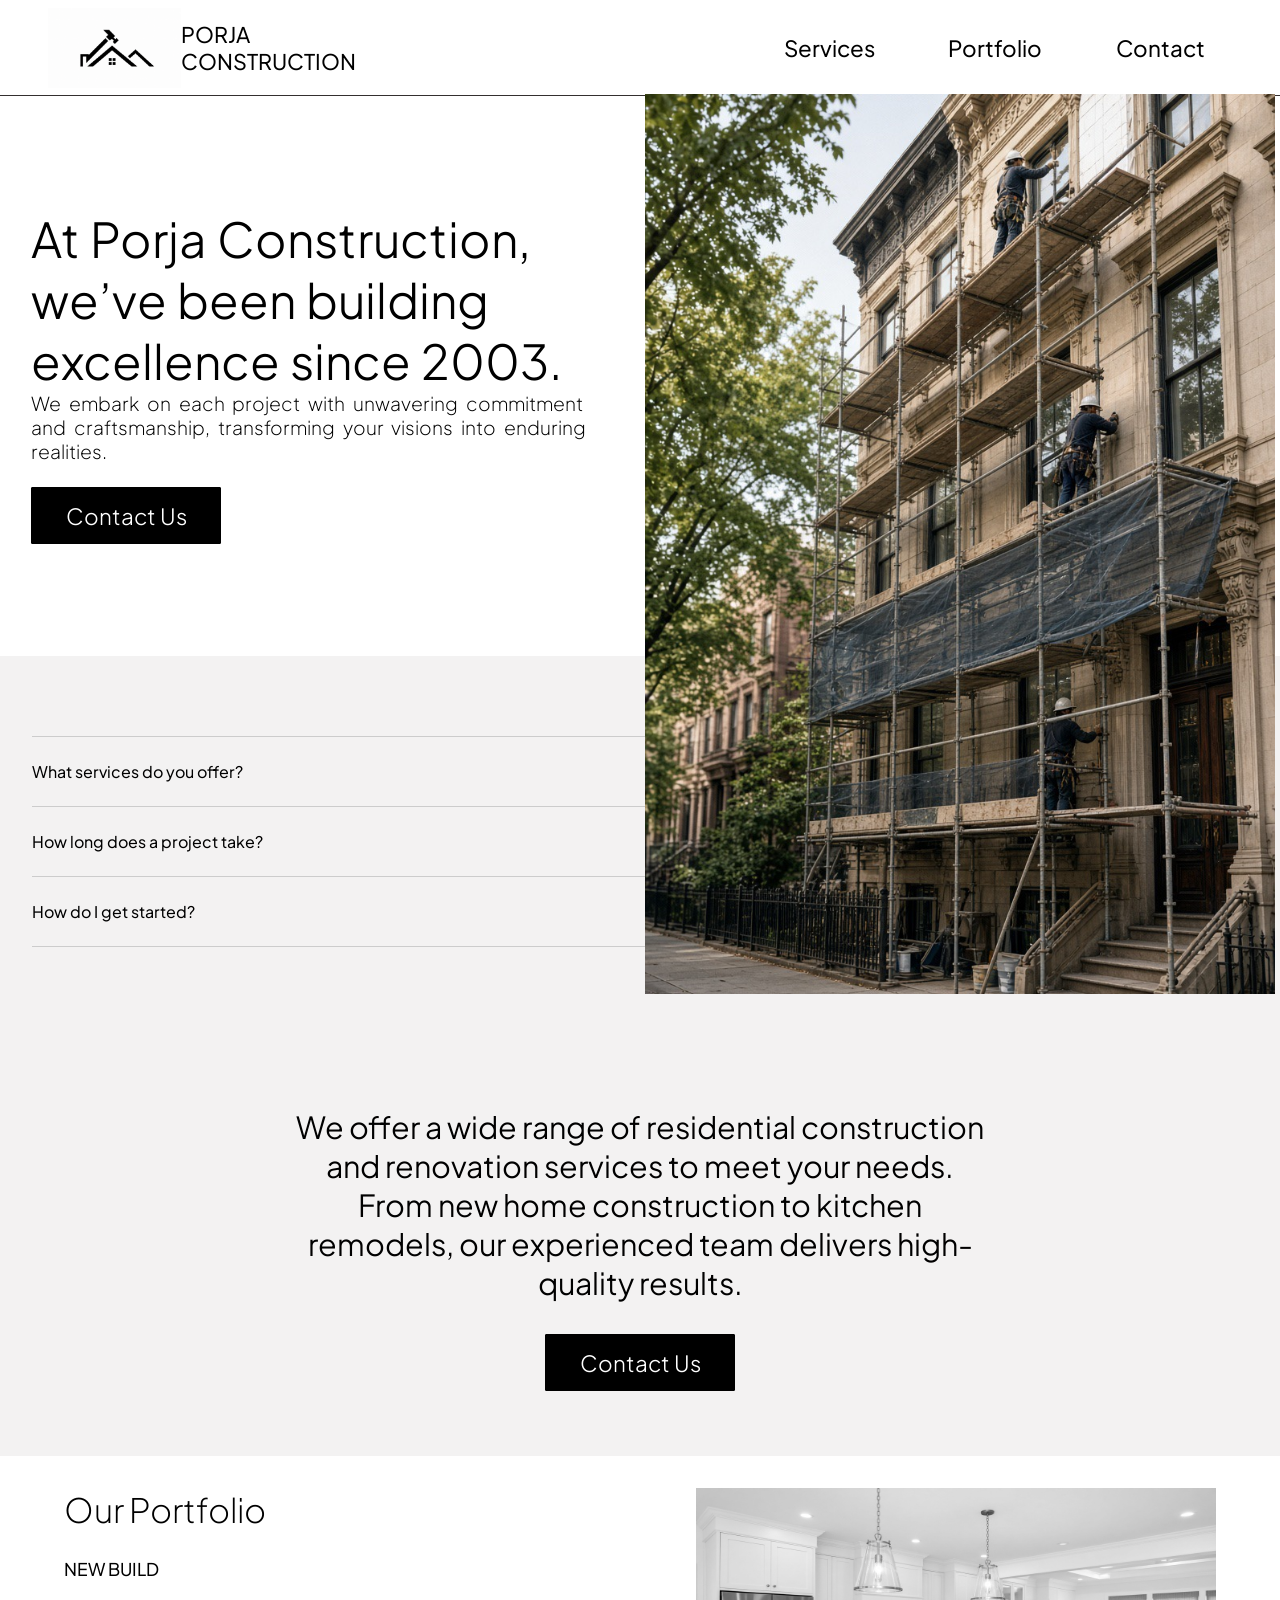
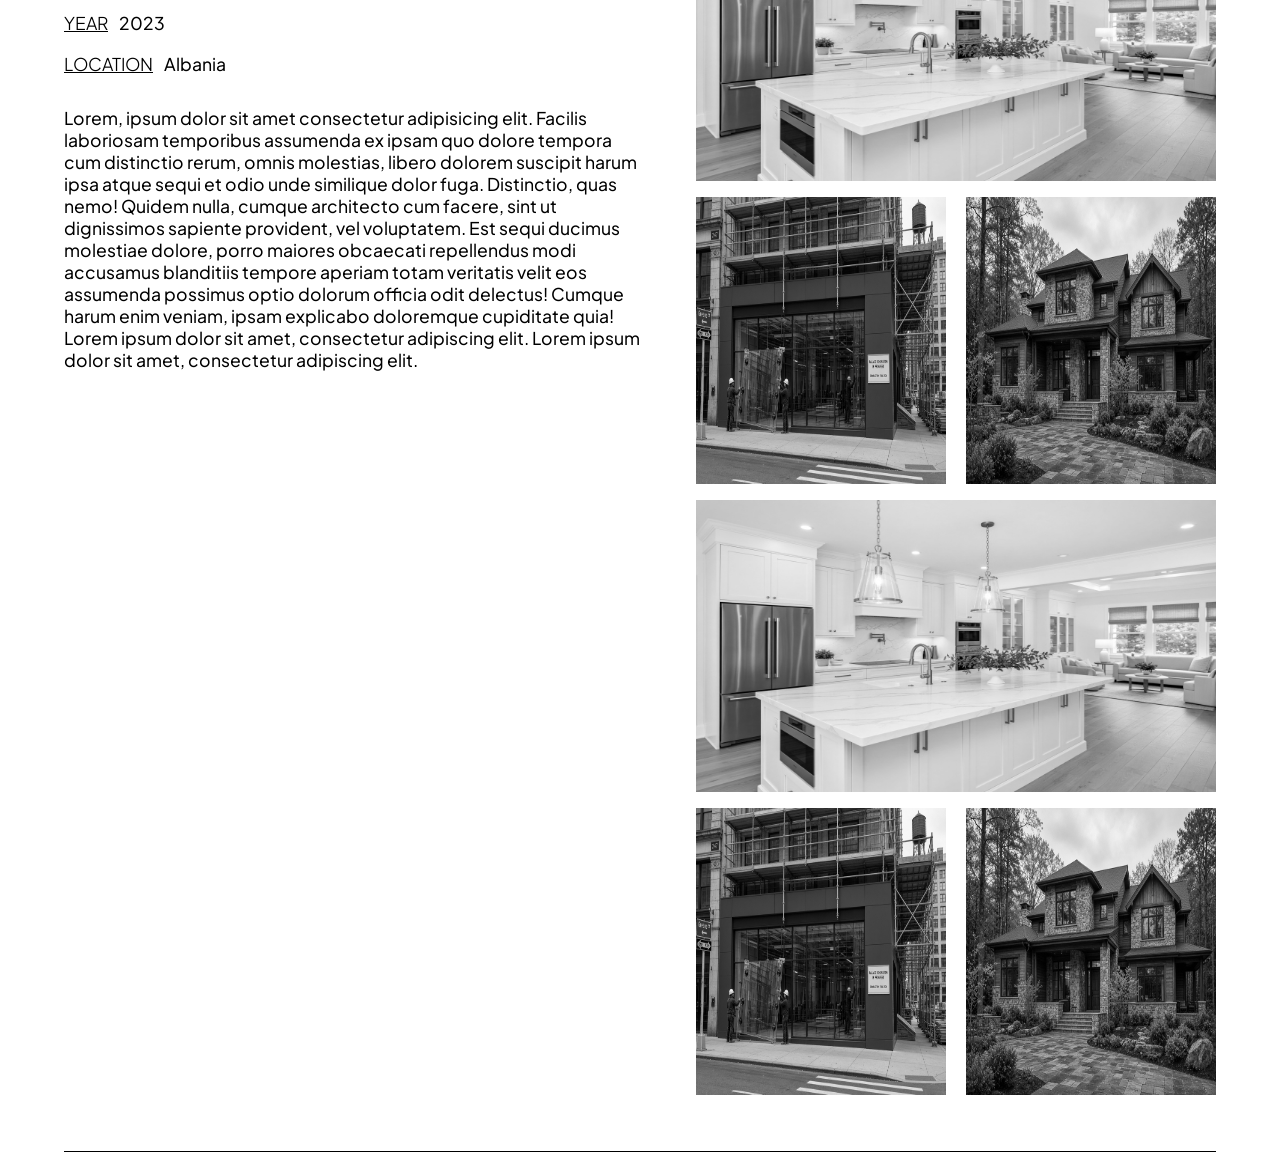
==== index.html @ a46cecfd "Portfolio section 1 complete" ====
<!DOCTYPE html>
<html lang="en">
<head>
    <meta charset="UTF-8">
    <meta name="viewport" content="width=device-width, initial-scale=1.0">
    <title>Document</title>
    <link rel="stylesheet" href="styles.css">
    <script src="script.js" defer></script>
</head>
<body>
    <section class="navigation">
        <nav>
            <div class="porja-logo"> 
            <img class="logo-icon" src="./assets-construction/porja-logo.png" alt="Menu Icon">
            <div class="logo">
                <p>PORJA</p><p>CONSTRUCTION</p></div>
                </div>
            <div class="menu">
                <a href="#services" class="menu-button">Services</a>
                <a href="#portfolio" class="menu-button">Portfolio</a>
                <a href="#contact" class="menu-button">Contact</a>
            </div>

         <!-- HAMBURGER ICON -->
  <input type="checkbox" id="menu-toggle">
<label for="menu-toggle" class="hamburger">
  <span></span>
  <span></span>
  <span></span>
</label>

<div class="mobile-menu">
  <a href="#services">Services</a>
  <a href="#portfolio">Portfolio</a>
  <a href="#contact">Contact</a>
</div>
 <!-- ^HAMBURGER ICON^ -->


</div>

        </nav>
    </section>
    <section class="intro">
        <div class="intro-text">
            <h2>At Porja Construction, we’ve been building excellence since 2003.</h2>
            <p>We embark on each project with unwavering commitment and craftsmanship, transforming your visions into enduring realities.</p>
            <a href="#contact" class="intro-button">Contact Us</a>
        </div>
        <div class="intro-image">
            <img src="./assets-construction/IMG3.JPG" alt="Construction Image">
        </div>
    </section>


    <section class="skills">
        <div class="accordion">

  <details>
    <summary class="accordion-title">What services do you offer?</summary>
    <div class="accordion-content">
      <div>
        <p>We offer residential construction, renovations, additions, and custom building services.</p>
      </div>
    </div>
  </details>

  <details>
    <summary>How long does a project take?</summary>
    <div class="accordion-content">
      <div>
        <p>Project timelines depend on the size and complexity of the project.</p>
      </div>
    </div>
  </details>

  <details>
    <summary>How do I get started?</summary>
    <div class="accordion-content">
      <div>
        <p>Contact us to schedule a consultation and discuss your project.</p>
      </div>
    </div>
  </details>

</div>
        <div class="skills-ending"><p>We offer a wide range of residential construction and renovation services to meet your needs. From new home construction to kitchen remodels, our experienced team delivers high-quality results.</p>
        <a href="#contact" class="skills-button">Contact Us</a></div>
    </section>
    <section class="portfolio">

    </section>
    <section class="portfolio-container">
      <section class="portfolio-section-1">
        <div class="ps1-text">
        <h2>Our Portfolio</h2>
        <p class="new-build"> NEW BUILD</p>
        <p><span class="bold">YEAR</span> 2023</p>
        <p><span class="bold">LOCATION</span> Albania</p>
        <p class="desc"> Lorem, ipsum dolor sit amet consectetur adipisicing elit. Facilis laboriosam temporibus assumenda ex ipsam quo dolore tempora cum distinctio rerum, omnis molestias, libero dolorem suscipit harum ipsa atque sequi et odio unde similique dolor fuga. Distinctio, quas nemo! Quidem nulla, cumque architecto cum facere, sint ut dignissimos sapiente provident, vel voluptatem. Est sequi ducimus molestiae dolore, porro maiores obcaecati repellendus modi accusamus blanditiis tempore aperiam totam veritatis velit eos assumenda possimus optio dolorum officia odit delectus! Cumque harum enim veniam, ipsam explicabo doloremque cupiditate quia! Lorem ipsum dolor sit amet, consectetur adipiscing elit. Lorem ipsum dolor sit amet, consectetur adipiscing elit.</p>

        </div>
      <div class="ps1-showcase">
        <div class="showcase-1"><img src="./assets-construction/IMG4.JPG" alt=""></div>
        <div class="showcase-2"> <img src="./assets-construction/IMG5.JPG"> <img src="./assets-construction/IMG6.JPG"> </div>
        <div class="showcase-1"><img src="./assets-construction/IMG4.JPG" alt=""></div>
        <div class="showcase-2"> <img src="./assets-construction/IMG5.JPG"> <img src="./assets-construction/IMG6.JPG"> </div>
      </div>        
      </section>
    </section>
</body>
</html>
---- styles.css ----
@import url('https://fonts.googleapis.com/css2?family=Outfit:wght@100..900&display=swap');
@import url('https://fonts.googleapis.com/css2?family=Red+Hat+Display:ital,wght@0,300..900;1,300..900&display=swap');
@import url('https://fonts.googleapis.com/css2?family=Manrope:wght@200..800&display=swap');
@import url('https://fonts.googleapis.com/css2?family=Plus+Jakarta+Sans:ital,wght@0,200..800;1,200..800&display=swap');
* {
  box-sizing: border-box;
  margin: 0;
  padding: 0;
  font-family: 'Plus Jakarta Sans', sans-serif;
  font-weight: 450; 
}

.logo {
    display:flex;
    flex-direction: column;
    font-size: 1.35rem;
    font-weight: 475;
}
.logo-icon {
    height: 5rem;
}
.porja-logo {
display: flex;
align-items: center;
}

.navigation {
    height: 6rem;
    width: 100%;
    border-bottom: 0.95px solid #342f2f;
}

.navigation nav {
    display: flex;
    justify-content: space-between;
    align-items: center;
    height: 100%;
    padding: 0 3rem;
}



.menu-button {
    padding: 0.85rem 1.7rem;
    font-size: 1.4rem;
    border-radius: 1px;
    background-color: transparent;
    text-decoration: none;
    color: black;
    margin-left: 1rem;
}

.menu-button:hover {
    background-color: rgb(227, 227, 227);
    color: black;
    transition: 0.3s ease-in;

}

.intro {
    width: 100%;
    display: flex;
    justify-content: space-between;
    height: 35rem;
    overflow: visible;
    position: relative;
}

.intro-text {
    width: 50%;
    display: flex;
    flex-direction: column;
    justify-content: center;
    padding: 1rem;
    z-index: 999;
}

.intro-text h2 {
    font-size: 3rem;
    margin-bottom: 1rem;
    font-weight: 350;
    width: 95%;
    margin: 0 auto;
    word-spacing: 0.11rem;
}

.intro-text p {
    font-size: 1.2rem;
    font-weight: 250;
    margin-bottom: 2rem;
    width: 95%;
    margin: 0 auto;
    word-spacing: 0.3rem;
}

.intro-button {
    padding: 0.85rem 2.1rem;
    font-size: 1.4rem;
    border-radius: 1px;
    background-color: black;
    text-decoration: none;
    color: white;
    width: fit-content;
    margin-left: 2.5%;
    margin-top: 1.5rem;
    border: 1px solid black;
    font-weight: 333;
}

.intro-button:hover {
    background-color: transparent;
    color: black;
    transition: 0.3s ease-in;
}

.intro-image {
    width: 50%;
    display: flex;
    justify-content: center;
    align-items: center;
}

.intro-image img {
    width: 70vh;
    height: 100vh;
    margin-top: 21rem;
    object-fit: cover;
}

.skills {
    height: 50rem;
    background-color: #f3f2f2;
    padding-top: 3rem;
}



.accordion {
    width: 50%;
    margin-left: 2.5%;
    margin-top: 2rem;
}
.accordion details {
  border-bottom: 1px solid #ccc;

}

.accordion-title {
      border-top: 1px solid #ccc;

}

/* Question */
.accordion summary {
  display: flex;
  justify-content: space-between;
  align-items: center;
  cursor: pointer;
  padding: 24px 0;
  list-style: none;
}

/* Remove default arrow */
.accordion summary::-webkit-details-marker {
  display: none;
}



.accordion-content {
  display: grid;
  grid-template-rows: 0fr;
  transition: grid-template-rows 0.5s ease;
}

.accordion-content > div {
  overflow: hidden;
  opacity: 0;
  transform: translateY(-8px);
  transition:
    opacity 0.35s ease,
    transform 0.4s ease;
}

.accordion details[open] .accordion-content {
  grid-template-rows: 1fr;
}

.accordion details[open] .accordion-content > div {
  opacity: 1;
  transform: translateY(0);
}

.accordion-content p {
  margin: 0;
  padding: 0 0 24px;
}

.skills-ending {
    padding-top: 10rem;
    width: 55%;
    text-align: center;
display: flex;
margin: 0 auto;
font-size: 1.9rem;
flex-direction: column;
}
.skills-ending a {
    margin: 0 auto;
}

.skills-ending p {
    padding-bottom: 2rem;
    font-weight: 380;
}

.skills-button {
    padding: 0.85rem 2.1rem;
    font-size: 1.4rem;
    border-radius: 1px;
    background-color: black;
    text-decoration: none;
    color: white;
    width: fit-content;
    font-weight: 333;
    border: 1px solid black;
}

.skills-button:hover {
    background-color: transparent;
    color: black;
    transition: 0.3s ease-in;
}

.portfolio-container {
    width: 100%;
}

.portfolio-section-1{
    width: 90%;
    height: 50rem;
    display: flex;
    justify-content: space-between;
    height: fit-content;
    margin: 0 auto;
    padding-top: 2rem;
    border-bottom: black 1px solid;
}
.ps1-text {
    width: 50%;
    position: sticky;
    height: 50rem;
    top: -4rem;
}

.ps1-text h2 {
    font-size: 2.1rem;
    margin-bottom: 1.75rem;
    font-weight: 250;

}

.ps1-text p {
    margin-bottom: 1.2rem;
    font-size: 1.1rem;
}

.ps1-text .new-build {
    margin-bottom: 2rem;
}

.desc {
    margin-top: 2rem;
}

.bold {
text-decoration: underline;
font-weight: 340;
margin-right: 0.5rem;
}
.ps1-showcase {
    width: 50%;
    display: flex;
    flex-direction: column;
    gap: 1rem;
padding: 0 0 3.5rem 3.5rem;

}

.ps1-showcase img {
    filter: grayscale(150%);
    transition: filter 0.1s ease;
}


.ps1-showcase img:hover {
        filter: grayscale(0%);
}

.showcase-1 img{
    aspect-ratio: 16 / 9;
    display: block;
    width: 100%;
}

.showcase-2 img {
    aspect-ratio: 1 / 1.15;
    display: block; 
    width: 48%;
}

.showcase-2 {
    display: flex;
    flex-direction: row;
    justify-content: space-between;
}
---------------------------------------------------

/* NAV MENU */
.menu-toggle {
  display: none;
  width: 32px;
  height: 24px;
  padding: 0;
  border: none;
  background: transparent;
  cursor: pointer;
}

.menu-toggle span {
  display: block;
  width: 100%;
  height: 2px;
  margin-bottom: 6px;
  background: #000;
}

.mobile-menu {
  display: none;
}

#menu-toggle {
  display: none;
}

input[type="checkbox"] {
  display: none;
}


/* Hamburger */
.hamburger {
  display: none;
  position: relative;
  top: 0;
  right: -0.75rem;
  width: 30px;
  cursor: pointer;
  z-index: 1001;
}
.hamburger span {
  display: block;
  height: 2px;
  background: black;
  margin: 6px 0;
}
/* Full-screen menu */
.mobile-menu {
  position: fixed;
  inset: 0;
  z-index: 1000;

  background: white;

  display: flex;
  flex-direction: column;
  justify-content: center;
  align-items: center;
  gap: 2rem;

  opacity: 0;
  visibility: hidden;
  transition: opacity 0.3s ease, visibility 0.3s ease;
}
/* Open */
#menu-toggle:checked ~ .mobile-menu {
  opacity: 1;
  visibility: visible;
}
/* Links */
.mobile-menu a {
  color: black;
  text-decoration: none;
  font-size: 1.5rem;
}

.hamburger {
  display: none;
  position: relative;
  width: 30px;
  height: 30px;
  cursor: pointer;
  z-index: 1001;
}

.hamburger span {
  position: absolute;
  left: 0;
  top: 14px;
  display: block;
  width: 30px;
  height: 2px;
  background: black;
  transform-origin: center;
  transition: transform 0.3s ease, opacity 0.2s ease;
}

/* Hamburger bars */
.hamburger span:nth-child(1) {
  transform: translateY(-7px);
}

.hamburger span:nth-child(2) {
  transform: translateY(0);
}

.hamburger span:nth-child(3) {
  transform: translateY(7px);
}

/* Perfect X */
#menu-toggle:checked + .hamburger span:nth-child(1) {
  transform: rotate(45deg);
}

#menu-toggle:checked + .hamburger span:nth-child(2) {
  opacity: 0;
}

#menu-toggle:checked + .hamburger span:nth-child(3) {
  transform: rotate(-45deg);
}


/* Mobile only */
@media (max-width: 768px) {
  .hamburger {
    display: block;
  }
}






/* **RESPONSIVENESS** */

@media (max-width: 768px) {
    .menu {
        display: none;
    }
    .navigation {
        display: block;
    }
    .intro-text {
        display: block;
        width: 100%;
    }

    
    .intro-text h2 {
        margin-top: 1.2rem;
        text-align:left;
        font-size: 2.2rem;
        margin-bottom: 1rem;
    }

    .intro-text p {
        margin-bottom: 2.75rem;
        font-size: 1.15rem;
    }

   

    .intro {
        display:flex;
        flex-direction: column;
    }
   .intro-image {
    width: 90vw;
    height: 117vw;
    max-width: 500px;
    max-height: 650px;
    margin: -7rem auto 0;
    z-index: 950;
}




    .intro-image img {
    width: 100%;
    height: 100%;
    object-fit: cover;
    display: block;
}
    .skills {
        margin-top: 30rem;
        height: fit-content;
        padding-bottom: 2rem;
        display: block;
    }

    .accordion {
        width: 90%;
        margin-left: 5%;
        margin-top: 2rem;
    }

    .porja-logo {
        margin-left: -4.3rem;
    }

    .skills-ending {
        width: 80%;
        margin-top: -5rem;
    }
    .portfolio-section-1 {
        flex-direction: column;
        display: block;
        margin-top: 5rem;
    }

    .ps1-text {
        position: relative;
        width: 100%;
    }
   
    .ps1-showcase{
        padding: 0;
        width: 100%;
        margin-top: -9rem;
    }


  
}
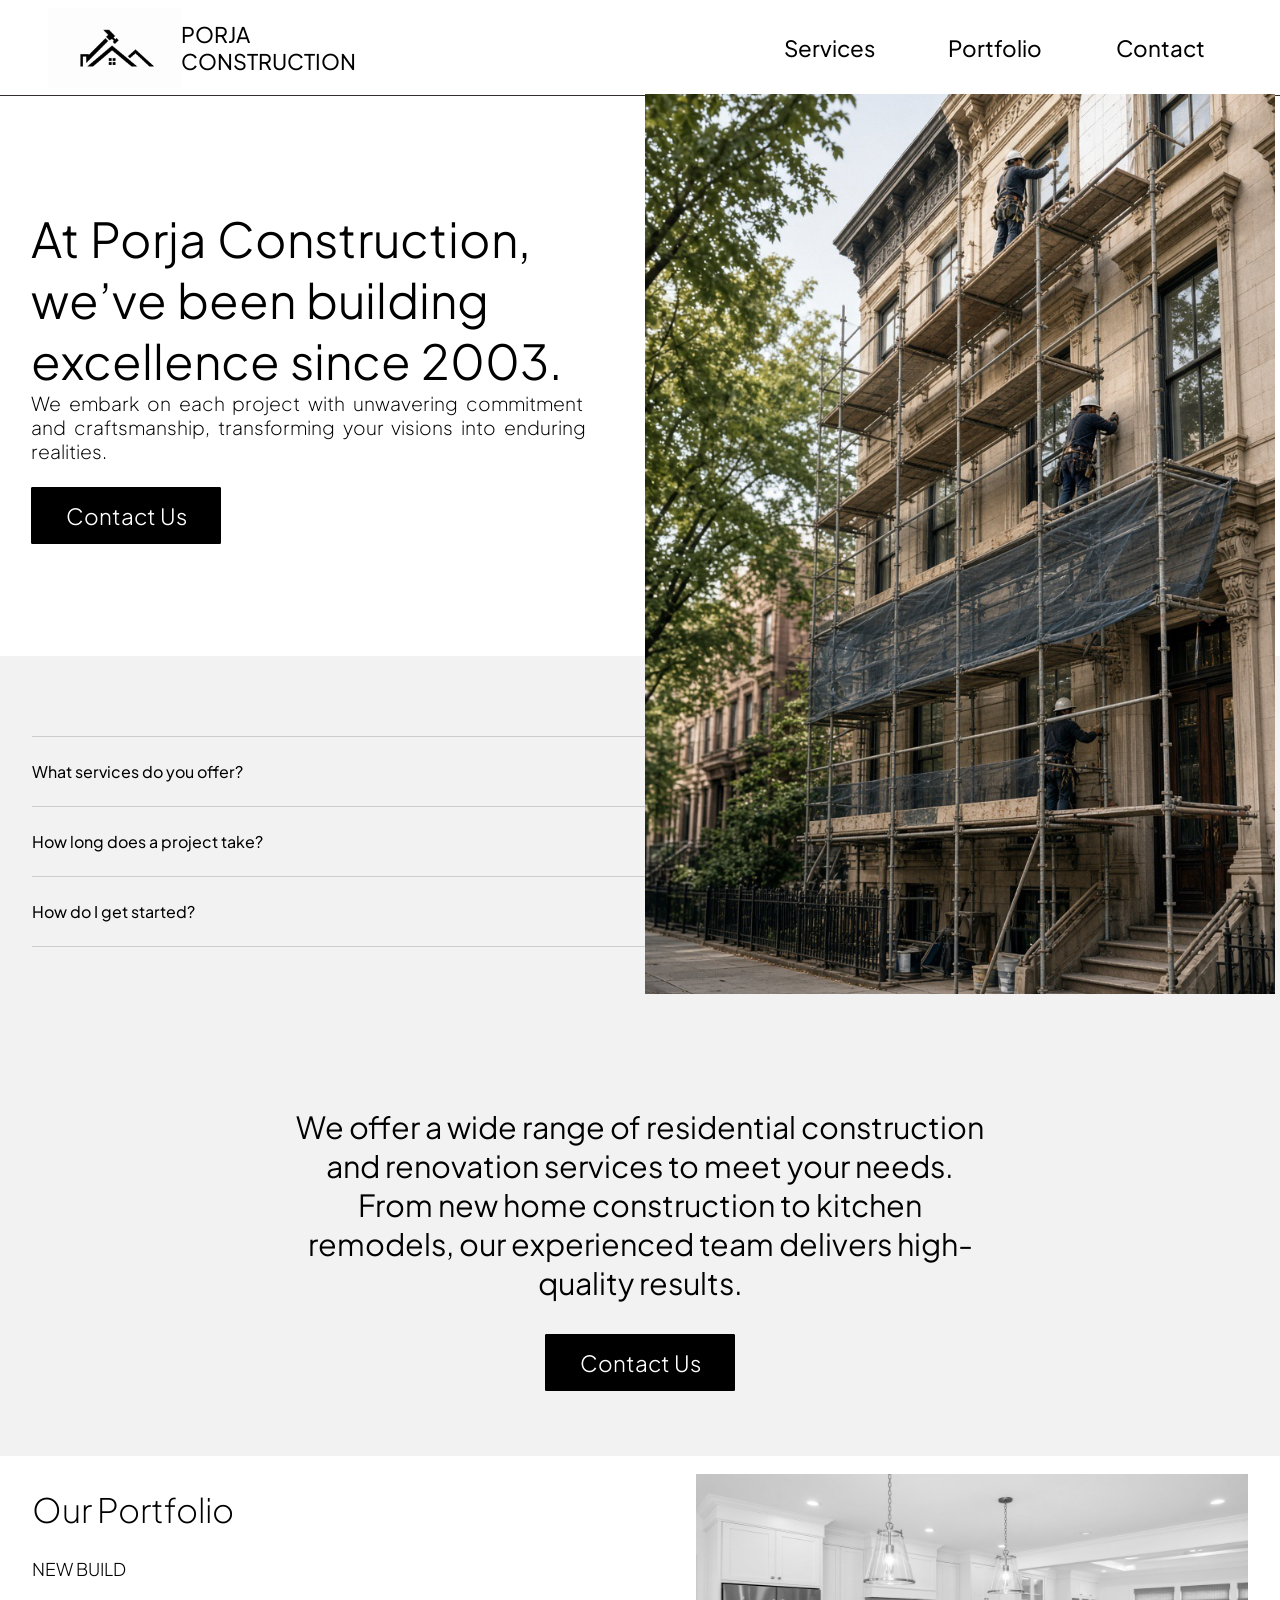
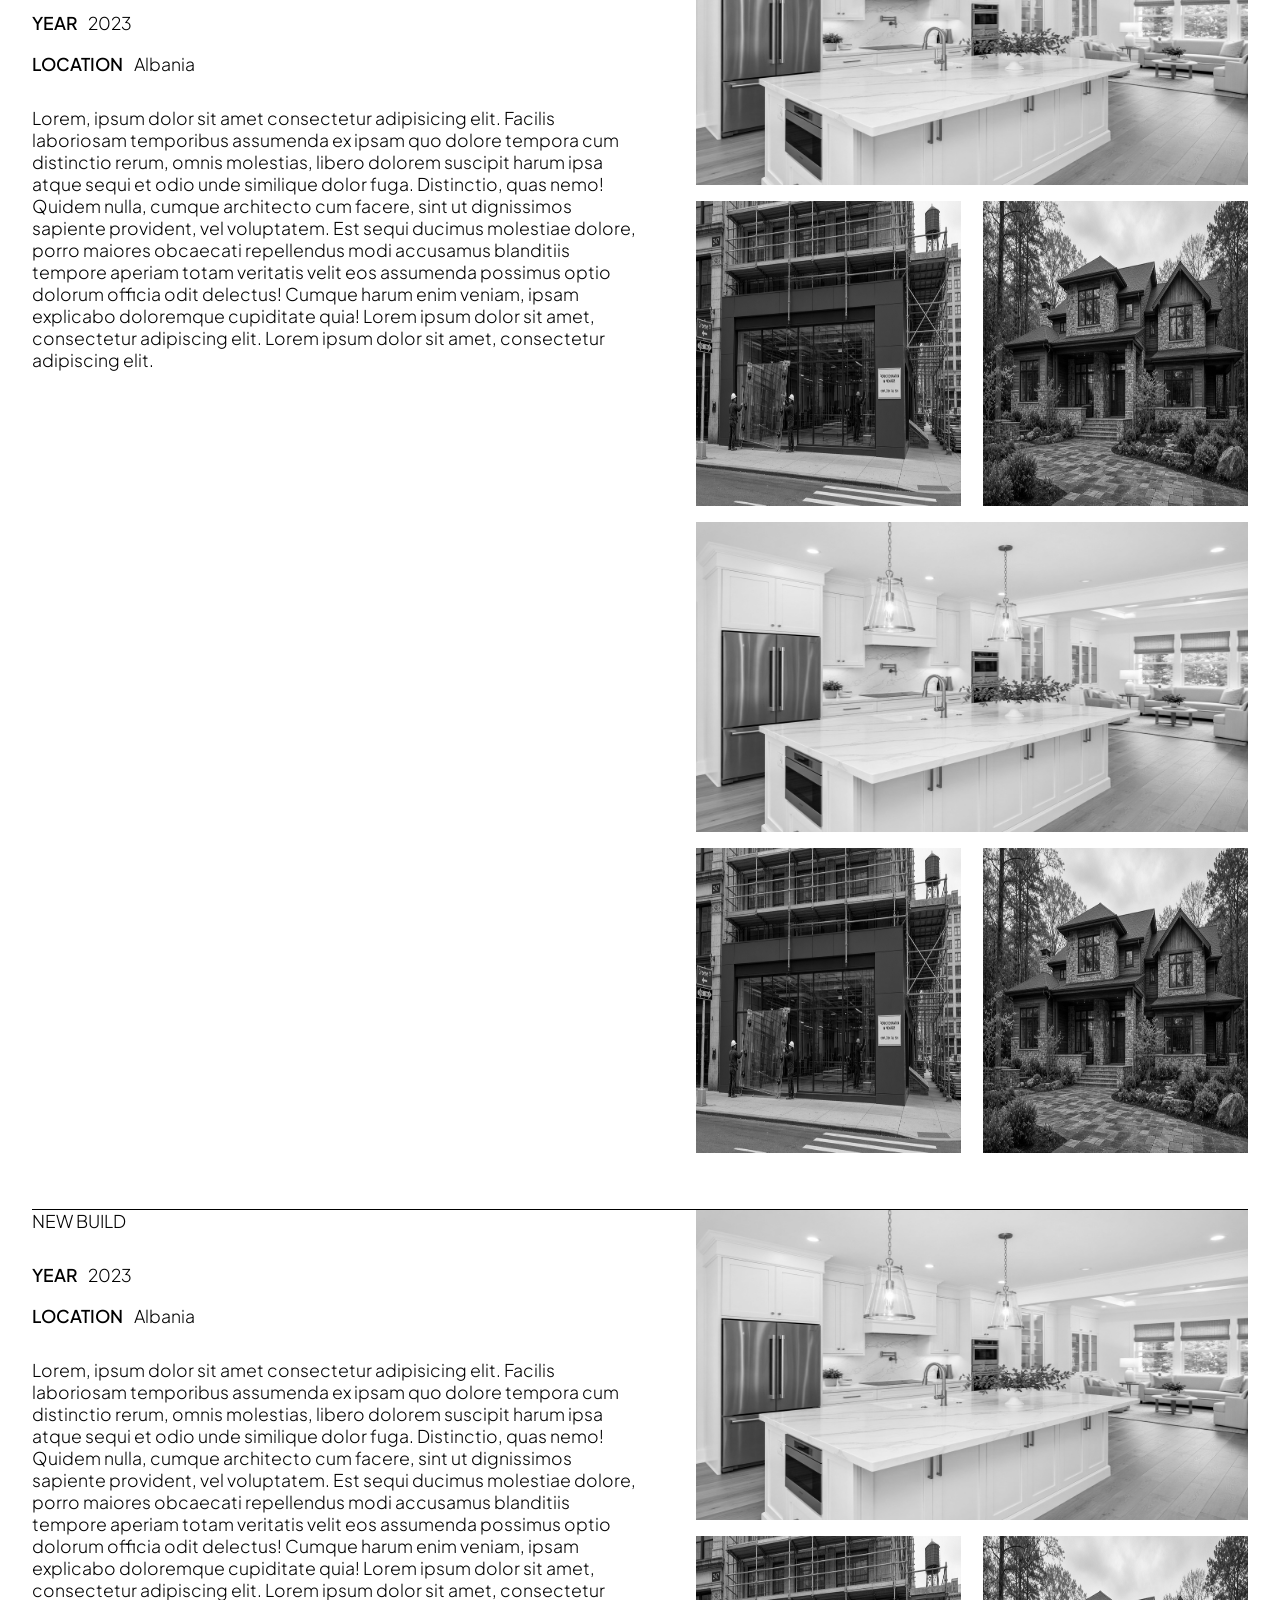
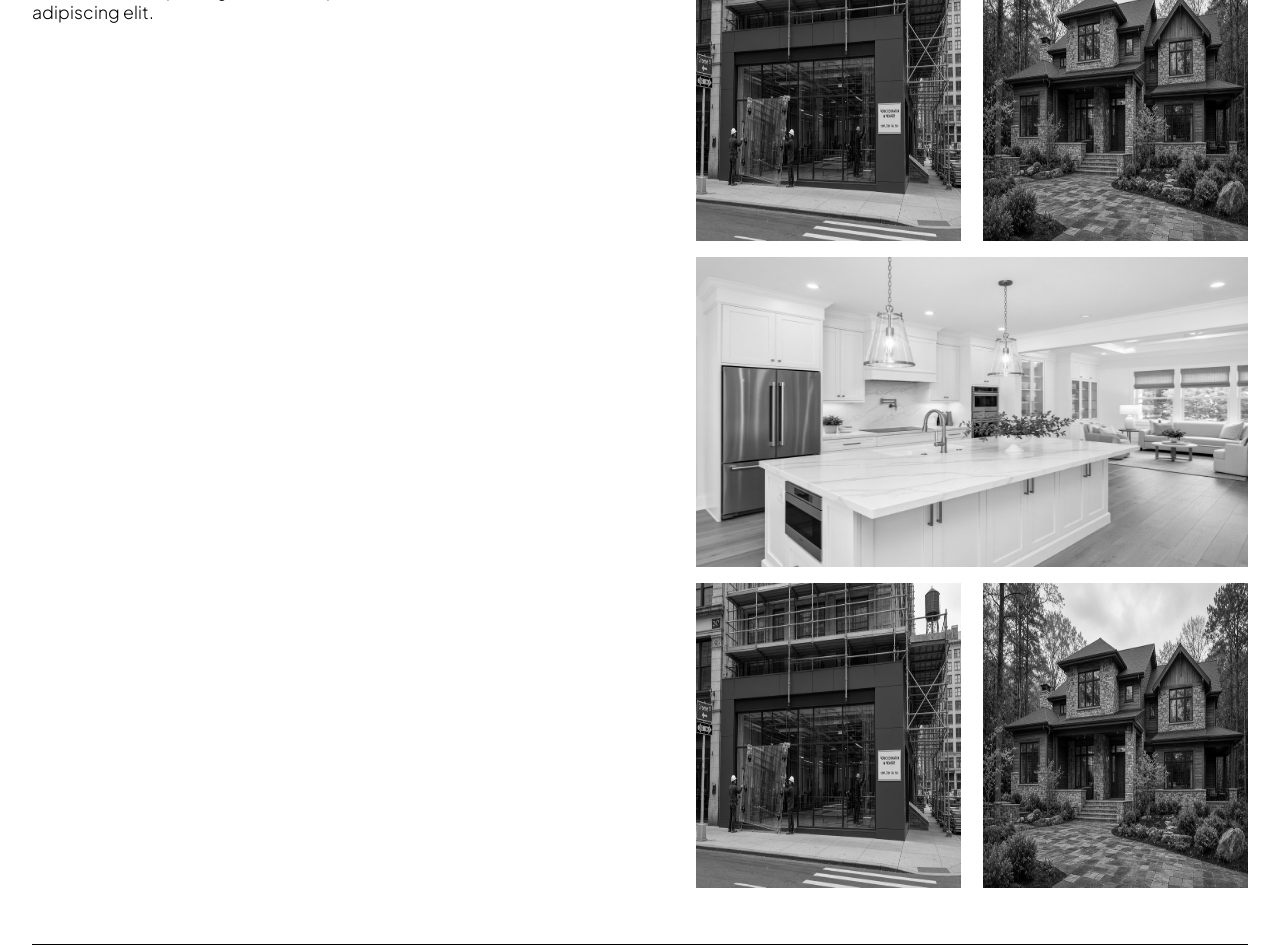
==== commit 06a2fcf0: "New Portfolio Section" ====
--- a/index.html
+++ b/index.html
@@ -107,6 +107,22 @@
         <div class="showcase-2"> <img src="./assets-construction/IMG5.JPG"> <img src="./assets-construction/IMG6.JPG"> </div>
       </div>        
       </section>
+
+      <section class="portfolio-section-2">
+        <div class="ps2-text">
+        <p class="new-build"> NEW BUILD</p>
+        <p><span class="bold">YEAR</span> 2023</p>
+        <p><span class="bold">LOCATION</span> Albania</p>
+        <p class="desc"> Lorem, ipsum dolor sit amet consectetur adipisicing elit. Facilis laboriosam temporibus assumenda ex ipsam quo dolore tempora cum distinctio rerum, omnis molestias, libero dolorem suscipit harum ipsa atque sequi et odio unde similique dolor fuga. Distinctio, quas nemo! Quidem nulla, cumque architecto cum facere, sint ut dignissimos sapiente provident, vel voluptatem. Est sequi ducimus molestiae dolore, porro maiores obcaecati repellendus modi accusamus blanditiis tempore aperiam totam veritatis velit eos assumenda possimus optio dolorum officia odit delectus! Cumque harum enim veniam, ipsam explicabo doloremque cupiditate quia! Lorem ipsum dolor sit amet, consectetur adipiscing elit. Lorem ipsum dolor sit amet, consectetur adipiscing elit.</p>
+
+        </div>
+      <div class="ps2-showcase">
+        <div class="showcase-1"><img src="./assets-construction/IMG4.JPG" alt=""></div>
+        <div class="showcase-2"> <img src="./assets-construction/IMG5.JPG"> <img src="./assets-construction/IMG6.JPG"> </div>
+        <div class="showcase-1"><img src="./assets-construction/IMG4.JPG" alt=""></div>
+        <div class="showcase-2"> <img src="./assets-construction/IMG5.JPG"> <img src="./assets-construction/IMG6.JPG"> </div>
+      </div>        
+      </section>
     </section>
 </body>
 </html>
--- a/styles.css
+++ b/styles.css
@@ -2,6 +2,7 @@
 @import url('https://fonts.googleapis.com/css2?family=Red+Hat+Display:ital,wght@0,300..900;1,300..900&display=swap');
 @import url('https://fonts.googleapis.com/css2?family=Manrope:wght@200..800&display=swap');
 @import url('https://fonts.googleapis.com/css2?family=Plus+Jakarta+Sans:ital,wght@0,200..800;1,200..800&display=swap');
+@import url('https://fonts.googleapis.com/css2?family=Montserrat:ital,wght@0,100..900;1,100..900&display=swap');
 * {
   box-sizing: border-box;
   margin: 0;
@@ -237,7 +238,7 @@
 }
 
 .portfolio-section-1{
-    width: 90%;
+    width: 95%;
     height: 50rem;
     display: flex;
     justify-content: space-between;
@@ -245,7 +246,21 @@
     margin: 0 auto;
     padding-top: 2rem;
     border-bottom: black 1px solid;
-}
+    font-family: 'Montserrat';
+}
+
+.portfolio-section-2{
+    width: 95%;
+    height: 50rem;
+    display: flex;
+    justify-content: space-between;
+    height: fit-content;
+    margin: 0 auto;
+    padding-top: 0rem;
+    border-bottom: black 1px solid;
+    font-family: 'Montserrat';
+}
+
 .ps1-text {
     width: 50%;
     position: sticky;
@@ -253,6 +268,13 @@
     top: -4rem;
 }
 
+.ps2-text {
+    width: 50%;
+    position: sticky;
+    height: 50rem;
+    top: .75rem;
+}
+
 .ps1-text h2 {
     font-size: 2.1rem;
     margin-bottom: 1.75rem;
@@ -263,6 +285,7 @@
 .ps1-text p {
     margin-bottom: 1.2rem;
     font-size: 1.1rem;
+    font-weight: 300;
 }
 
 .ps1-text .new-build {
@@ -274,18 +297,49 @@
 }
 
 .bold {
-text-decoration: underline;
-font-weight: 340;
+font-weight: 550;
 margin-right: 0.5rem;
 }
+
+.ps2-text p {
+    margin-bottom: 1.2rem;
+    font-size: 1.1rem;
+    font-weight: 300;
+}
+
+.ps2-text .new-build {
+    margin-bottom: 2rem;
+}
+
+.desc {
+    margin-top: 2rem;
+}
+
+.bold {
+font-weight: 550;
+margin-right: 0.}
+
+
 .ps1-showcase {
     width: 50%;
     display: flex;
     flex-direction: column;
     gap: 1rem;
 padding: 0 0 3.5rem 3.5rem;
-
-}
+margin-right: 0rem;
+margin-top: -0.85rem;
+}
+
+.ps2-showcase {
+    width: 50%;
+    display: flex;
+    flex-direction: column;
+    gap: 1rem;
+padding: 0 0 3.5rem 3.5rem;
+margin-right: 0rem;
+margin-top: 0rem;
+}
+
 
 .ps1-showcase img {
     filter: grayscale(150%);
@@ -294,6 +348,16 @@
 
 
 .ps1-showcase img:hover {
+        filter: grayscale(0%);
+}
+
+.ps2-showcase img {
+    filter: grayscale(150%);
+    transition: filter 0.1s ease;
+}
+
+
+.ps2-showcase img:hover {
         filter: grayscale(0%);
 }
 
@@ -314,7 +378,7 @@
     flex-direction: row;
     justify-content: space-between;
 }
----------------------------------------------------
+-------------------------------------------------------------------------------------------------------------------------------------------
 
 /* NAV MENU */
 .menu-toggle {
@@ -523,13 +587,15 @@
     }
 
     .skills-ending {
-        width: 80%;
+        width: 86%;
         margin-top: -5rem;
+        text-align: center;
     }
     .portfolio-section-1 {
         flex-direction: column;
         display: block;
         margin-top: 5rem;
+        border-bottom: 1.1px solid black;
     }
 
     .ps1-text {
@@ -543,6 +609,24 @@
         margin-top: -9rem;
     }
 
+      .portfolio-section-2 {
+        flex-direction: column;
+        display: block;
+        margin-top: 5rem;
+    }
+
+    .ps2-text {
+        position: relative;
+        width: 100%;
+    }
+   
+    .ps2-showcase{
+        padding: 0;
+        width: 100%;
+        margin-top: -9rem;
+    }
+
+
 
   
 }
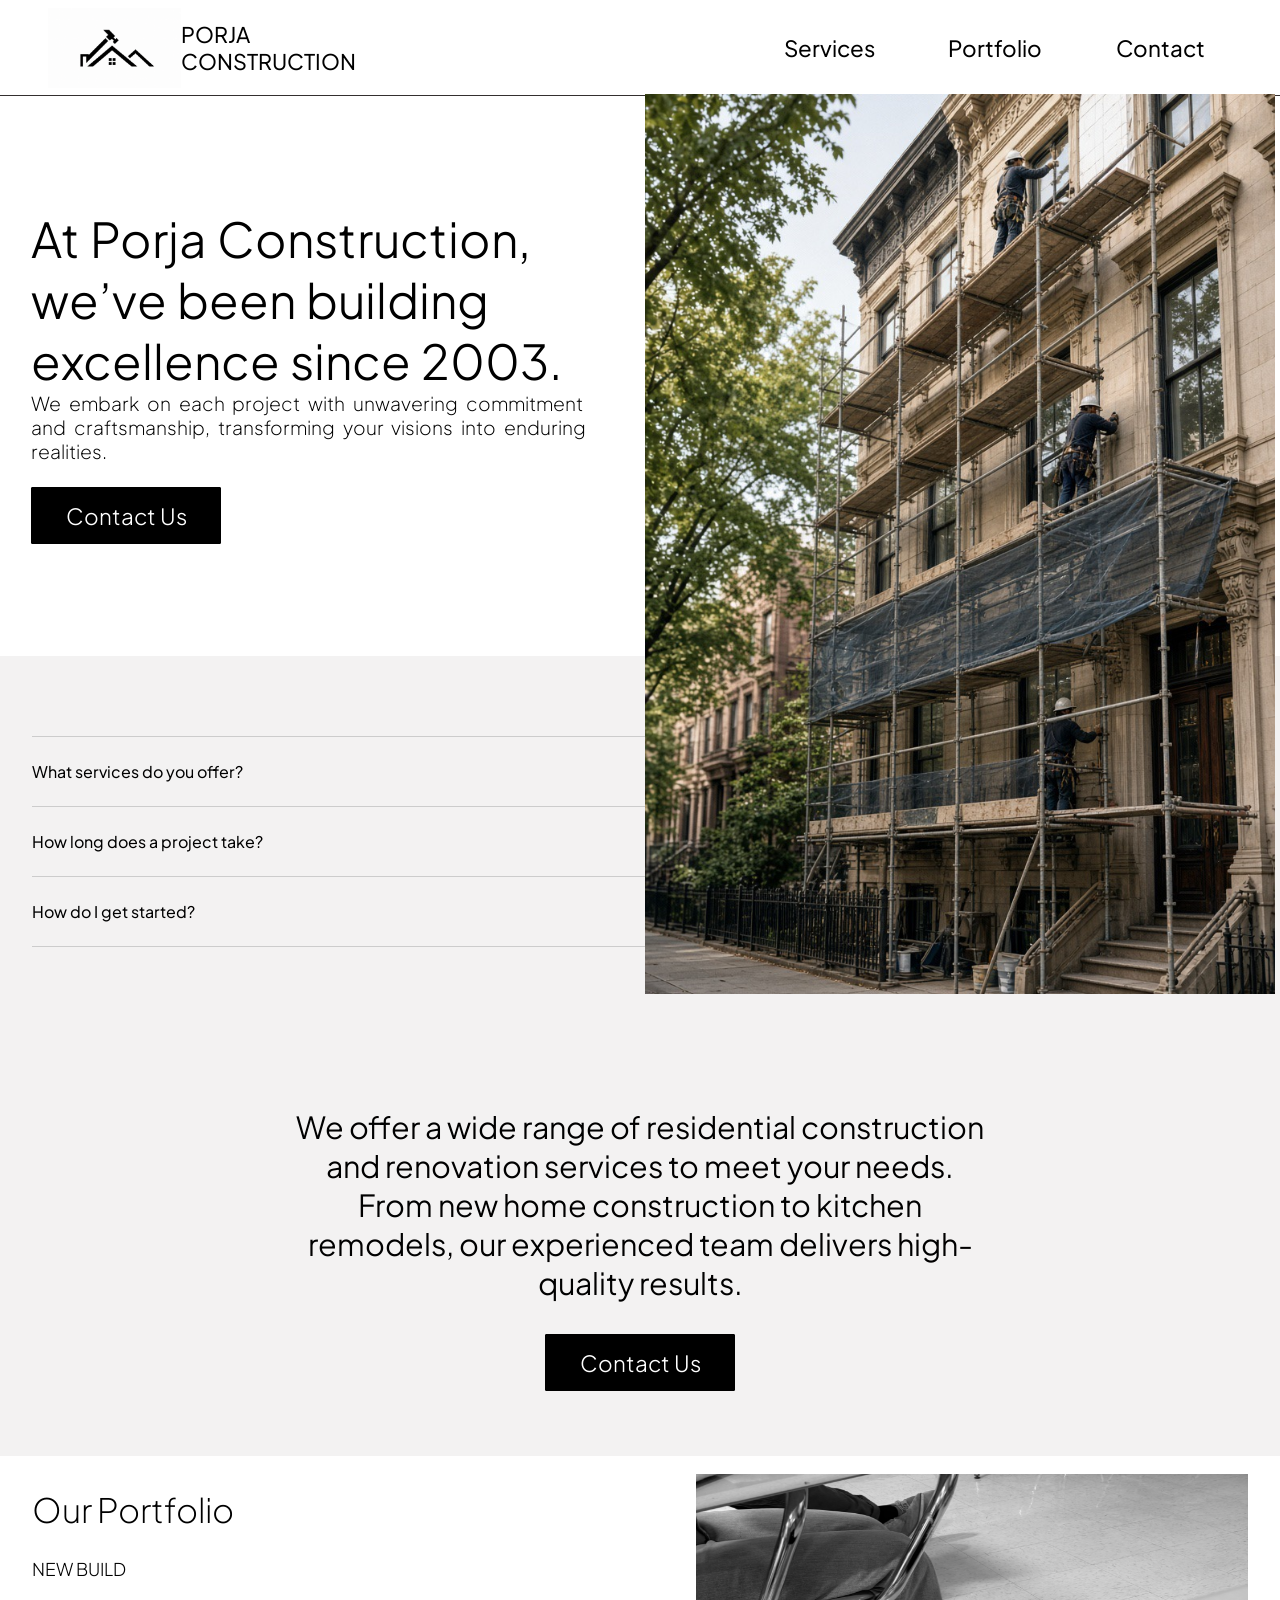
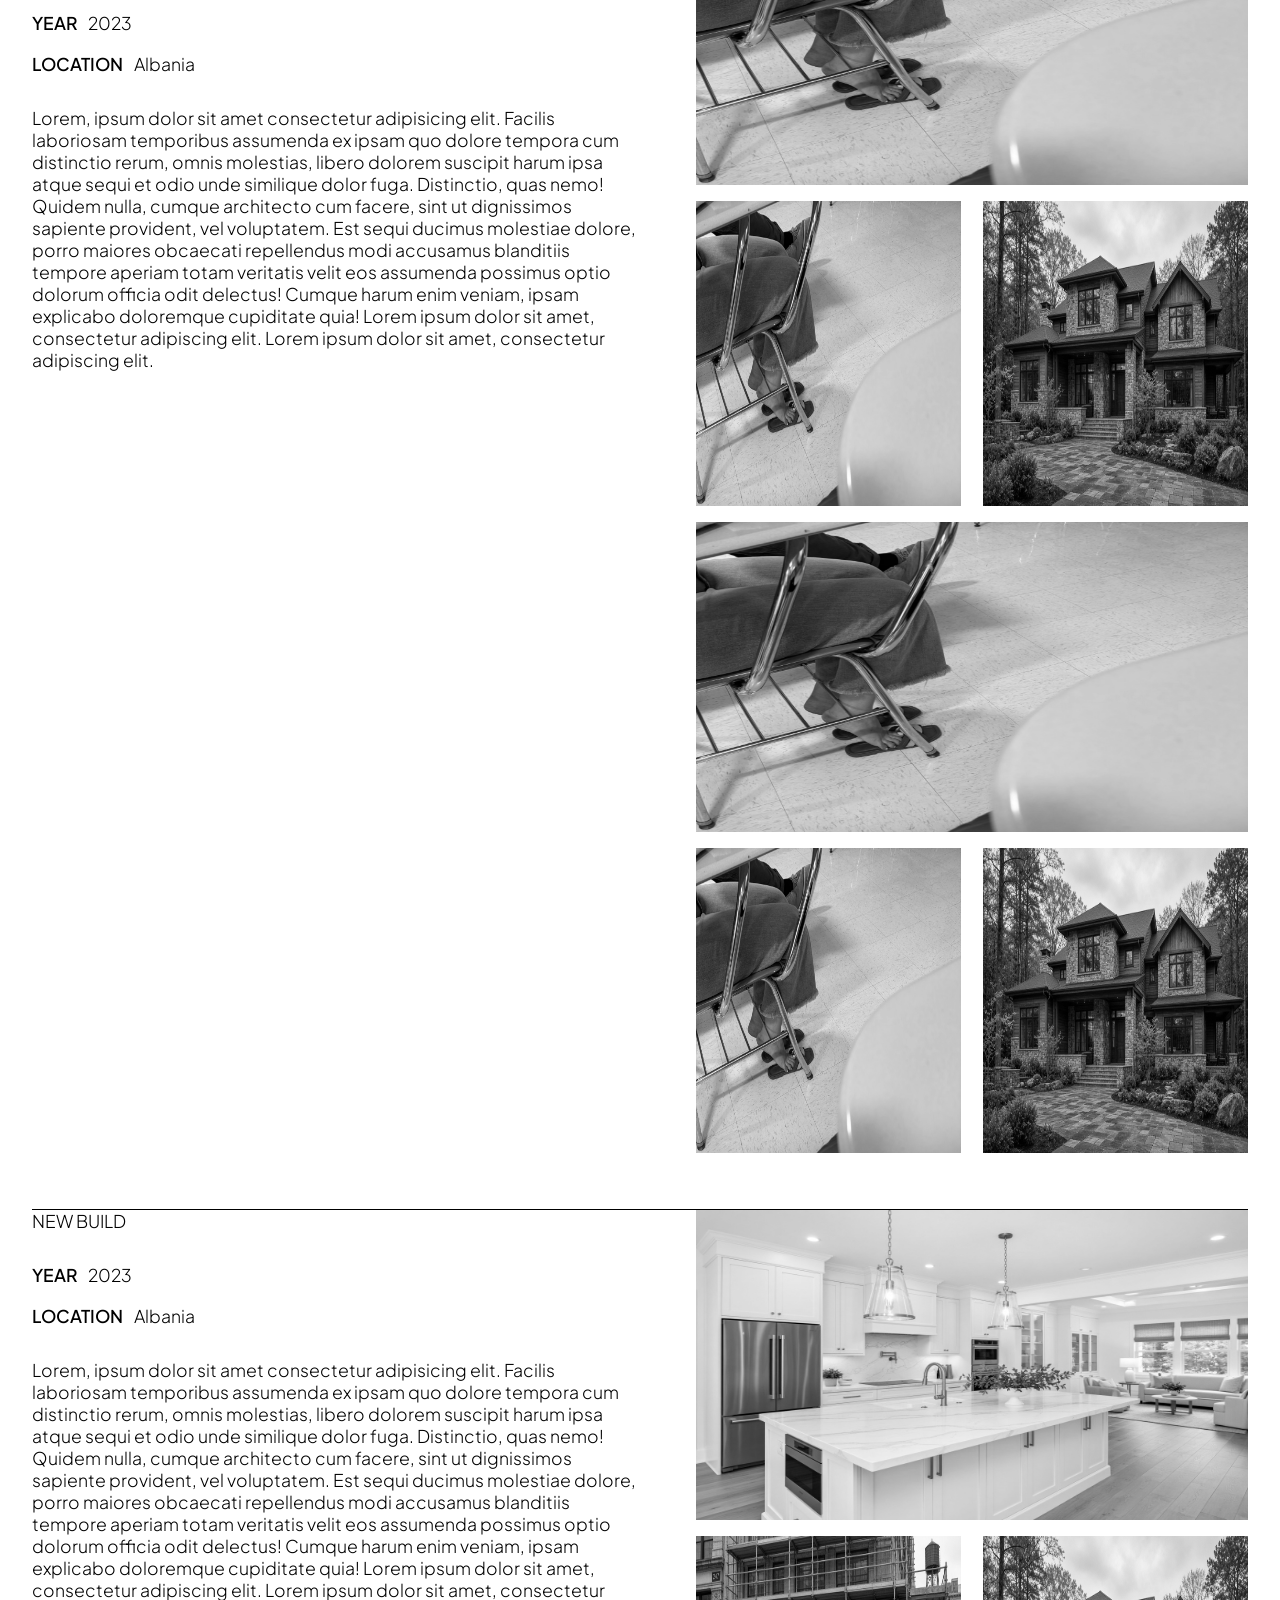
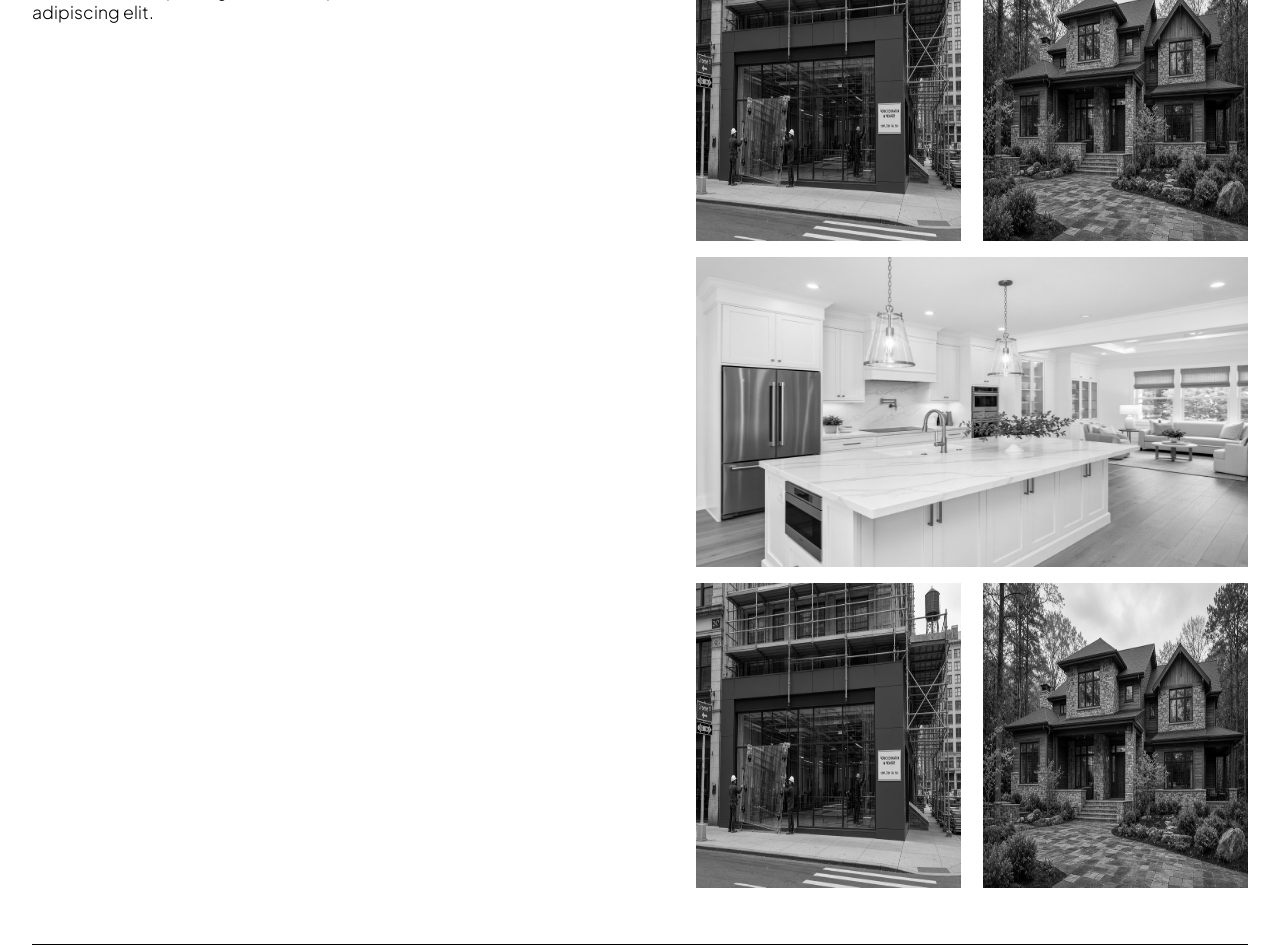
==== commit bfe7aeea: "Update" ====
--- a/index.html
+++ b/index.html
@@ -101,10 +101,10 @@
 
         </div>
       <div class="ps1-showcase">
-        <div class="showcase-1"><img src="./assets-construction/IMG4.JPG" alt=""></div>
-        <div class="showcase-2"> <img src="./assets-construction/IMG5.JPG"> <img src="./assets-construction/IMG6.JPG"> </div>
-        <div class="showcase-1"><img src="./assets-construction/IMG4.JPG" alt=""></div>
-        <div class="showcase-2"> <img src="./assets-construction/IMG5.JPG"> <img src="./assets-construction/IMG6.JPG"> </div>
+        <div class="showcase-1"><img src="./assets-construction/IMG5.PNG" alt=""></div>
+        <div class="showcase-2"> <img src="./assets-construction/IMG5.PNG"> <img src="./assets-construction/IMG6.JPG"> </div>
+        <div class="showcase-1"><img src="./assets-construction/IMG5.PNG" alt=""></div>
+        <div class="showcase-2"> <img src="./assets-construction/IMG5.PNG"> <img src="./assets-construction/IMG6.JPG"> </div>
       </div>        
       </section>
 
--- a/styles.css
+++ b/styles.css
@@ -587,7 +587,7 @@
     }
 
     .skills-ending {
-        width: 86%;
+        width: 88%;
         margin-top: -5rem;
         text-align: center;
     }
@@ -595,7 +595,7 @@
         flex-direction: column;
         display: block;
         margin-top: 5rem;
-        border-bottom: 1.1px solid black;
+        border-bottom: 1px solid rgb(56, 56, 56);
     }
 
     .ps1-text {
@@ -626,6 +626,13 @@
         margin-top: -9rem;
     }
 
+    .ps1-showcase img{
+        filter: grayscale(0%);}
+
+    .ps2-showcase img{
+        filter: grayscale(0%);
+}
+
 
 
   
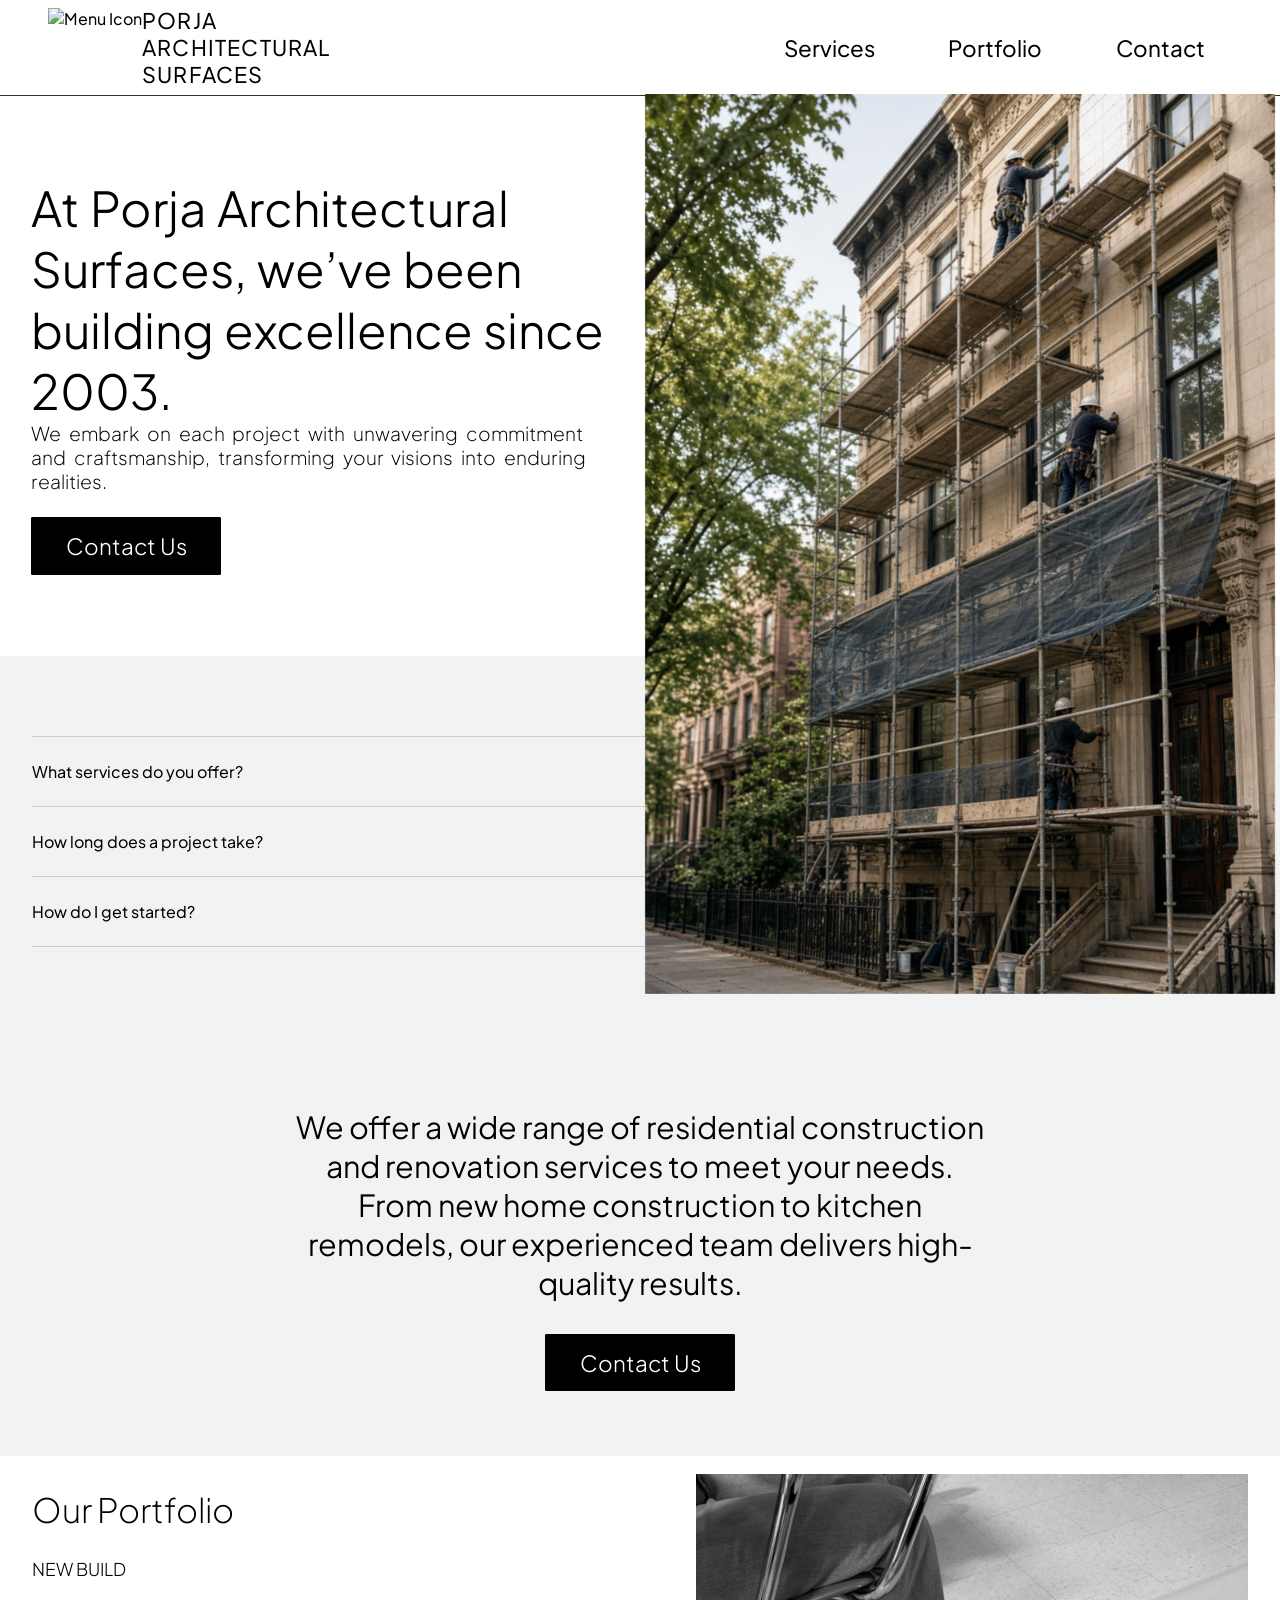
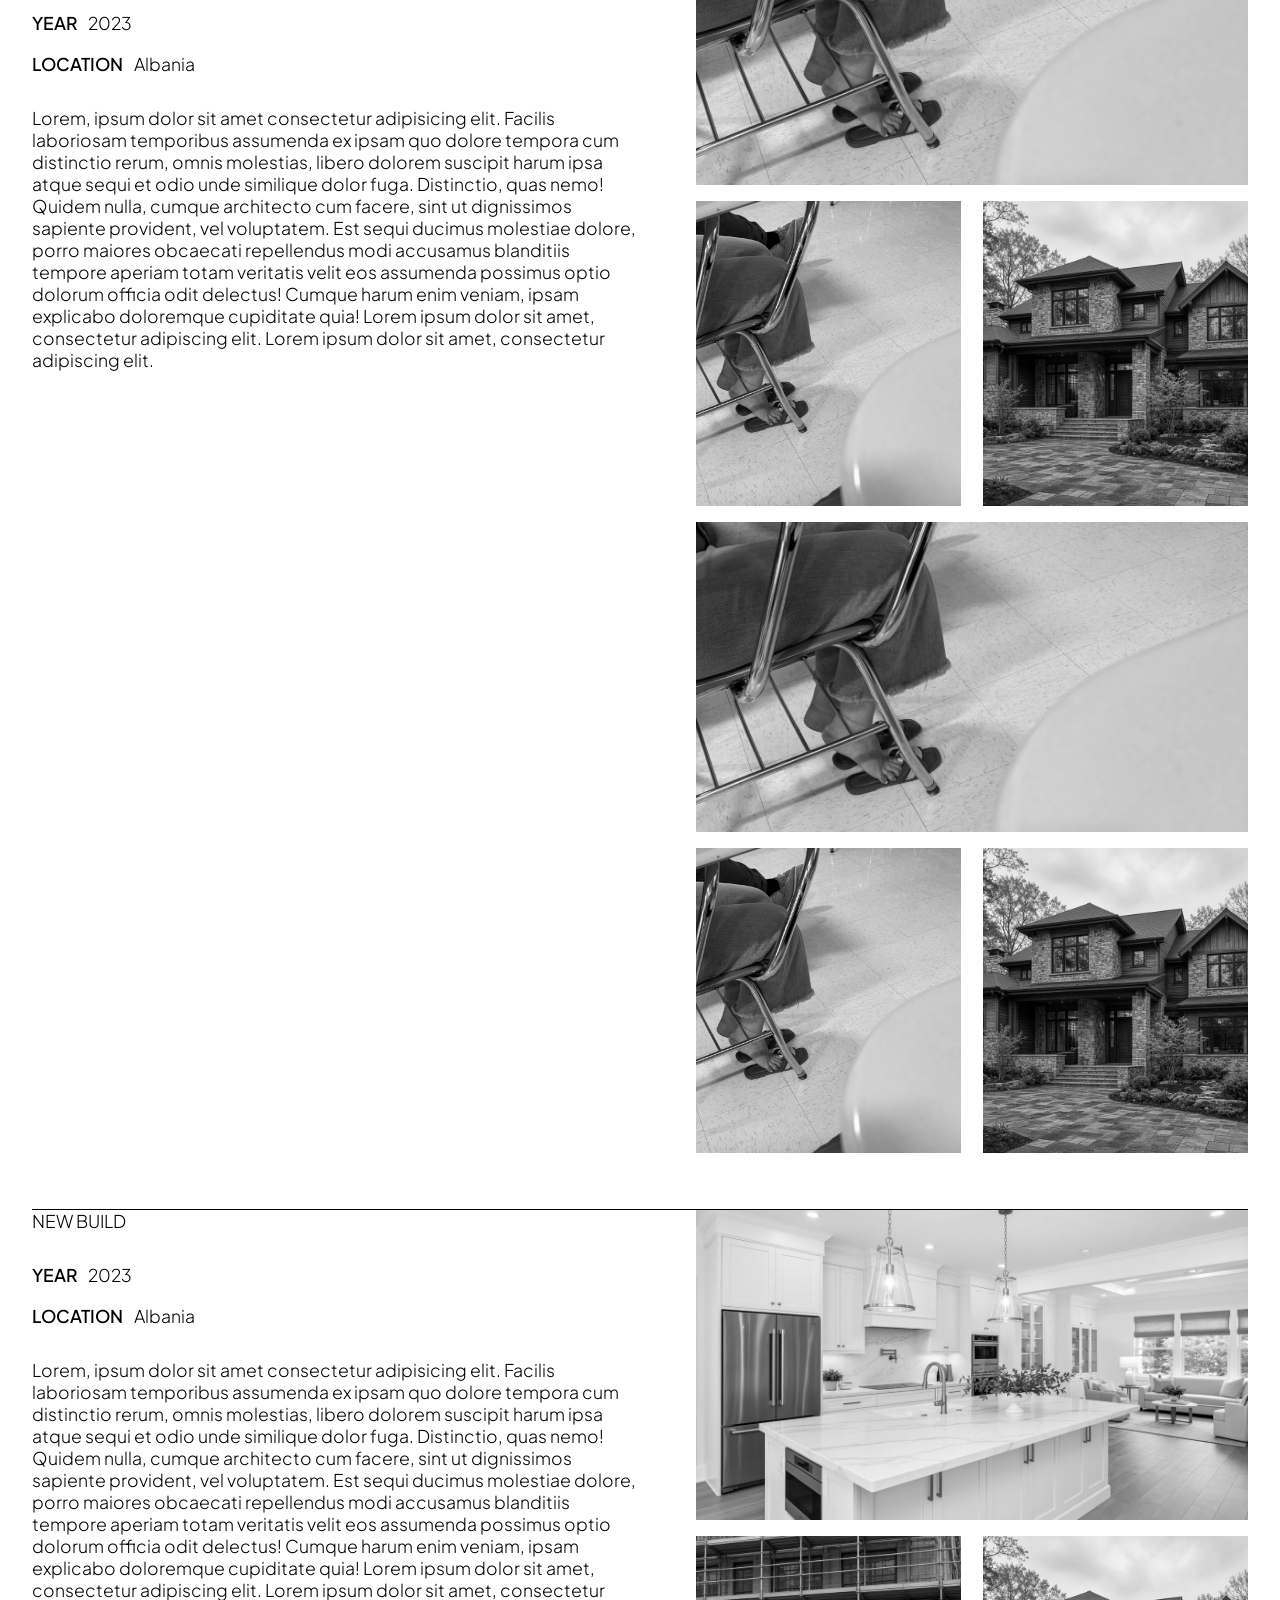
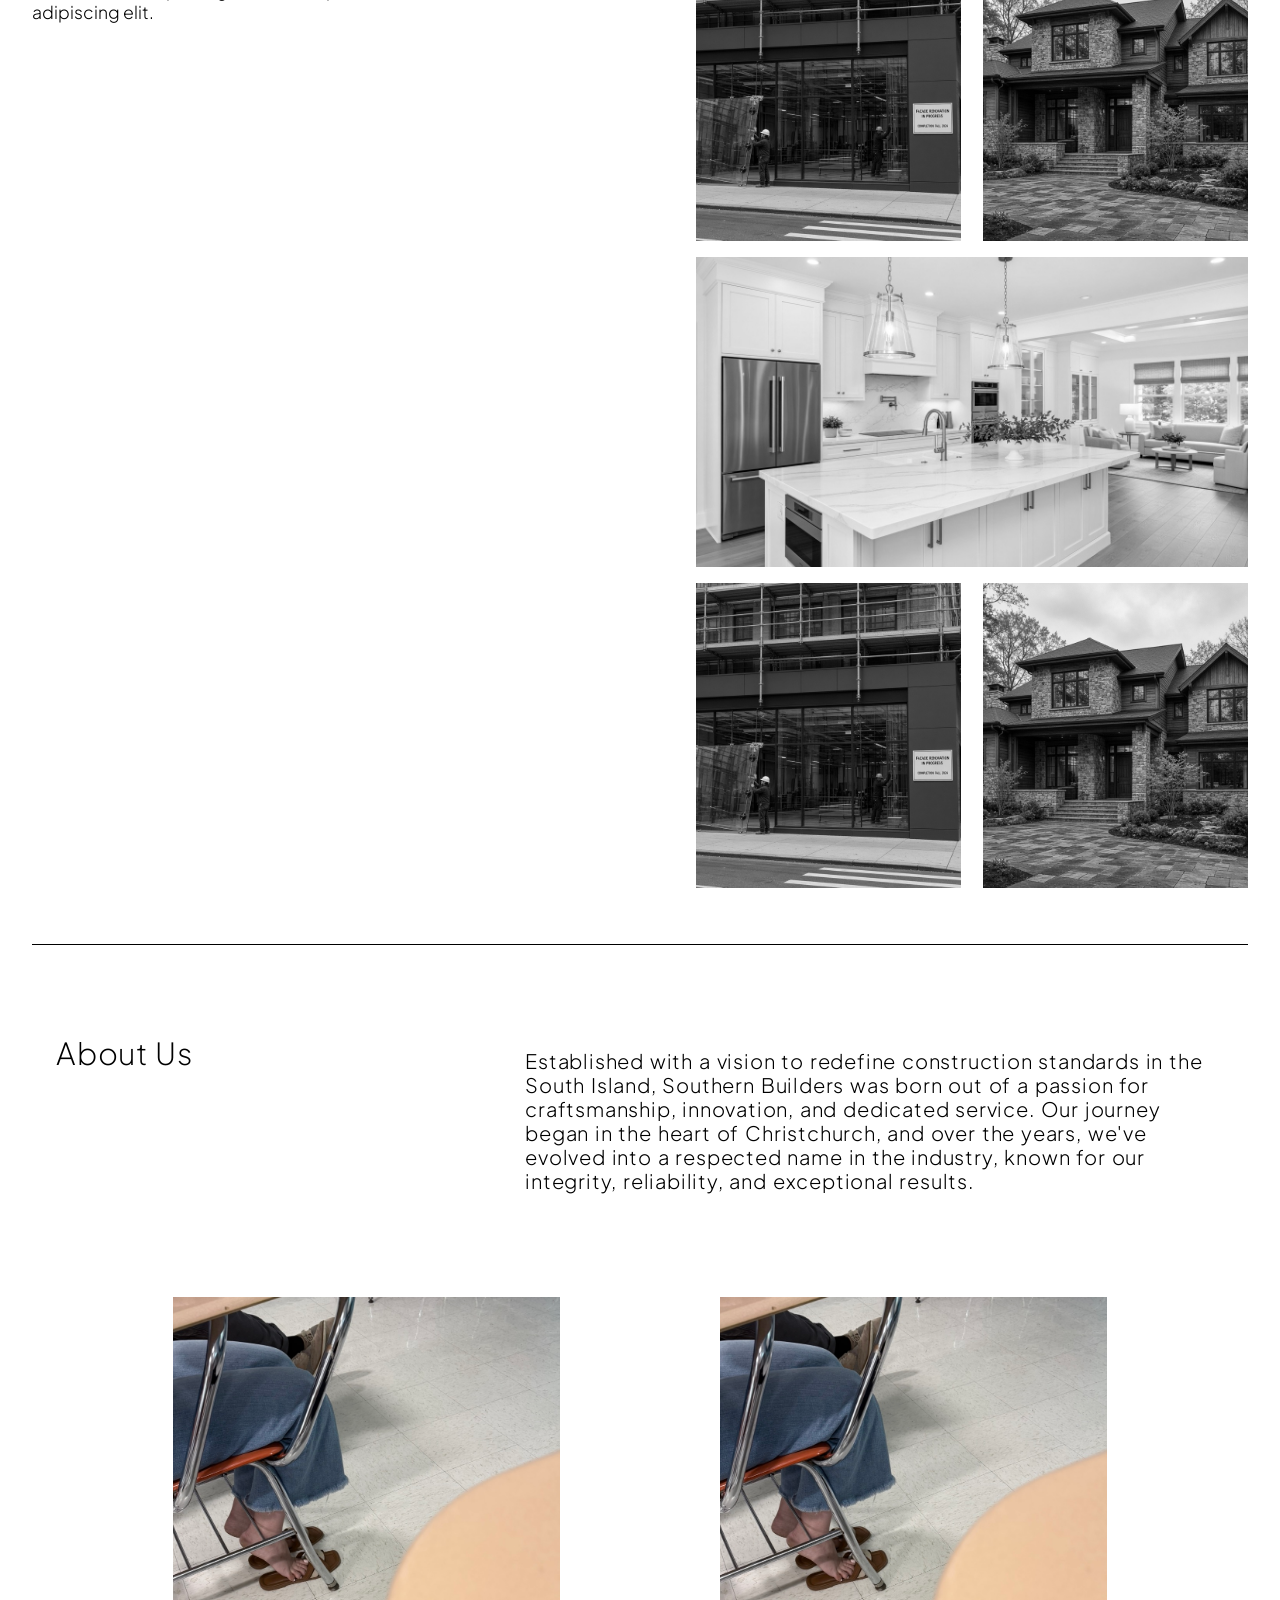
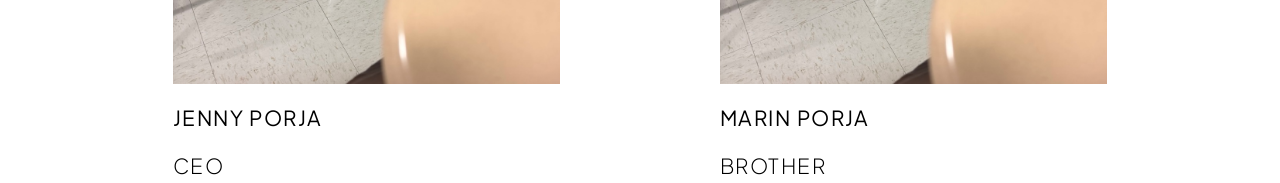
==== commit 64bc6c98: "New Section" ====
--- a/index.html
+++ b/index.html
@@ -11,9 +11,9 @@
     <section class="navigation">
         <nav>
             <div class="porja-logo"> 
-            <img class="logo-icon" src="./assets-construction/porja-logo.png" alt="Menu Icon">
+            <img class="logo-icon" src="./assets-construction/porja-logo.jpg" alt="Menu Icon">
             <div class="logo">
-                <p>PORJA</p><p>CONSTRUCTION</p></div>
+                <p>PORJA</p><p>ARCHITECTURAL</p><p>SURFACES</p></div>
                 </div>
             <div class="menu">
                 <a href="#services" class="menu-button">Services</a>
@@ -43,7 +43,7 @@
     </section>
     <section class="intro">
         <div class="intro-text">
-            <h2>At Porja Construction, we’ve been building excellence since 2003.</h2>
+            <h2>At Porja Architectural Surfaces, we’ve been building excellence since 2003.</h2>
             <p>We embark on each project with unwavering commitment and craftsmanship, transforming your visions into enduring realities.</p>
             <a href="#contact" class="intro-button">Contact Us</a>
         </div>
@@ -124,5 +124,26 @@
       </div>        
       </section>
     </section>
+    <section class="contact">
+      <div class="contact-container">
+      <h2 class="contact-title">About Us</h2>
+      <p class="contact-description">Established with a vision to redefine construction standards in the South Island, Southern Builders was born out of a passion for craftsmanship, innovation, and dedicated service. Our journey began in the heart of Christchurch, and over the years, we've evolved into a respected name in the industry, known for our integrity, reliability, and exceptional results.</p>
+      </div>
+      <div class="contact-photos"> 
+        <Div class="center-photos">
+        <div class="owner">
+          <img src="./assets-construction/IMG5.PNG" alt="Owner Photo">
+          <p class="owner-name">JENNY PORJA</p>  <br>
+          <p class="owner-title">CEO</p>
+        </div>
+        <div class="co-owner">
+          <img src="./assets-construction/IMG5.PNG" alt="Co-Owner Photo">
+          <p class="co-owner-name">MARIN PORJA</p>  <br>
+          <p class="co-owner-title">BROTHER</p>
+        </div>
+        </Div>
+      </div>
+
+    </section>
 </body>
 </html>
--- a/styles.css
+++ b/styles.css
@@ -16,6 +16,7 @@
     flex-direction: column;
     font-size: 1.35rem;
     font-weight: 475;
+    letter-spacing: 0.075rem;
 }
 .logo-icon {
     height: 5rem;
@@ -29,6 +30,8 @@
     height: 6rem;
     width: 100%;
     border-bottom: 0.95px solid #342f2f;
+    background-color: white;
+    z-index: 949;
 }
 
 .navigation nav {
@@ -119,6 +122,7 @@
     display: flex;
     justify-content: center;
     align-items: center;
+    z-index: 950;
 }
 
 .intro-image img {
@@ -126,6 +130,9 @@
     height: 100vh;
     margin-top: 21rem;
     object-fit: cover;
+    aspect-ratio: 1 / 1.2;
+    z-index: 950;
+    overflow: hidden;
 }
 
 .skills {
@@ -245,7 +252,7 @@
     height: fit-content;
     margin: 0 auto;
     padding-top: 2rem;
-    border-bottom: black 1px solid;
+    border-bottom: black 0.8px solid;
     font-family: 'Montserrat';
 }
 
@@ -365,12 +372,14 @@
     aspect-ratio: 16 / 9;
     display: block;
     width: 100%;
+    object-fit: cover;
 }
 
 .showcase-2 img {
     aspect-ratio: 1 / 1.15;
     display: block; 
     width: 48%;
+    object-fit: cover;
 }
 
 .showcase-2 {
@@ -505,6 +514,96 @@
   transform: rotate(-45deg);
 }
 
+.contact {
+    margin-top : 5rem;
+}
+
+.contact-container {
+    display: flex;
+    justify-content: space-between;
+    width: 95%;
+    margin: 5.5rem auto 0;
+}
+ 
+.contact-title {
+    width: 40%;
+    font-size: 1.9rem;
+    font-weight: 250;
+    margin-left: 1.5rem;
+    letter-spacing: 0.05rem;
+}
+
+.contact-description {
+    width: 60%;
+    font-size: 1.25rem;
+    font-weight: 300;
+    line-height: 1.5rem;
+    margin-top: 1rem;
+    word-spacing: 0.13rem;
+    letter-spacing: 0.05rem;
+    margin-right: 1.2rem;
+}
+
+.contact-photos {
+    width: 73%;
+    display: flex;
+    justify-content: space-between;
+    margin: 6.5rem auto 0;
+}
+
+.contact-photos img{ 
+    width: 100%;
+    aspect-ratio: 1 / 1;
+    object-fit: cover;
+    margin-bottom:1rem;
+}
+
+.owner{
+    margin-right: 5rem;
+}
+
+.owner img{
+    margin-bottom: 1rem;
+}
+
+.owner-name {
+    font-size: 1.3rem;
+    font-weight: 400;
+    letter-spacing: 0.09rem;
+}
+
+.owner-title {
+    font-size: 1.3rem;
+    font-weight: 250;
+    margin-bottom: 0.2rem;
+    letter-spacing: 0.09rem;
+}
+
+.co-owner-name {
+    font-size: 1.3rem;
+    font-weight: 400;
+    letter-spacing: 0.09rem;
+}
+
+.co-owner-title {
+    font-size: 1.3rem;
+    font-weight: 250;
+    margin-bottom: 0.2rem;
+    letter-spacing: 0.09rem;
+}
+
+
+
+.co-owner {
+    margin-left: 5rem;
+}
+
+.center-photos {
+    display: flex;
+}
+
+
+
 
 /* Mobile only */
 @media (max-width: 768px) {
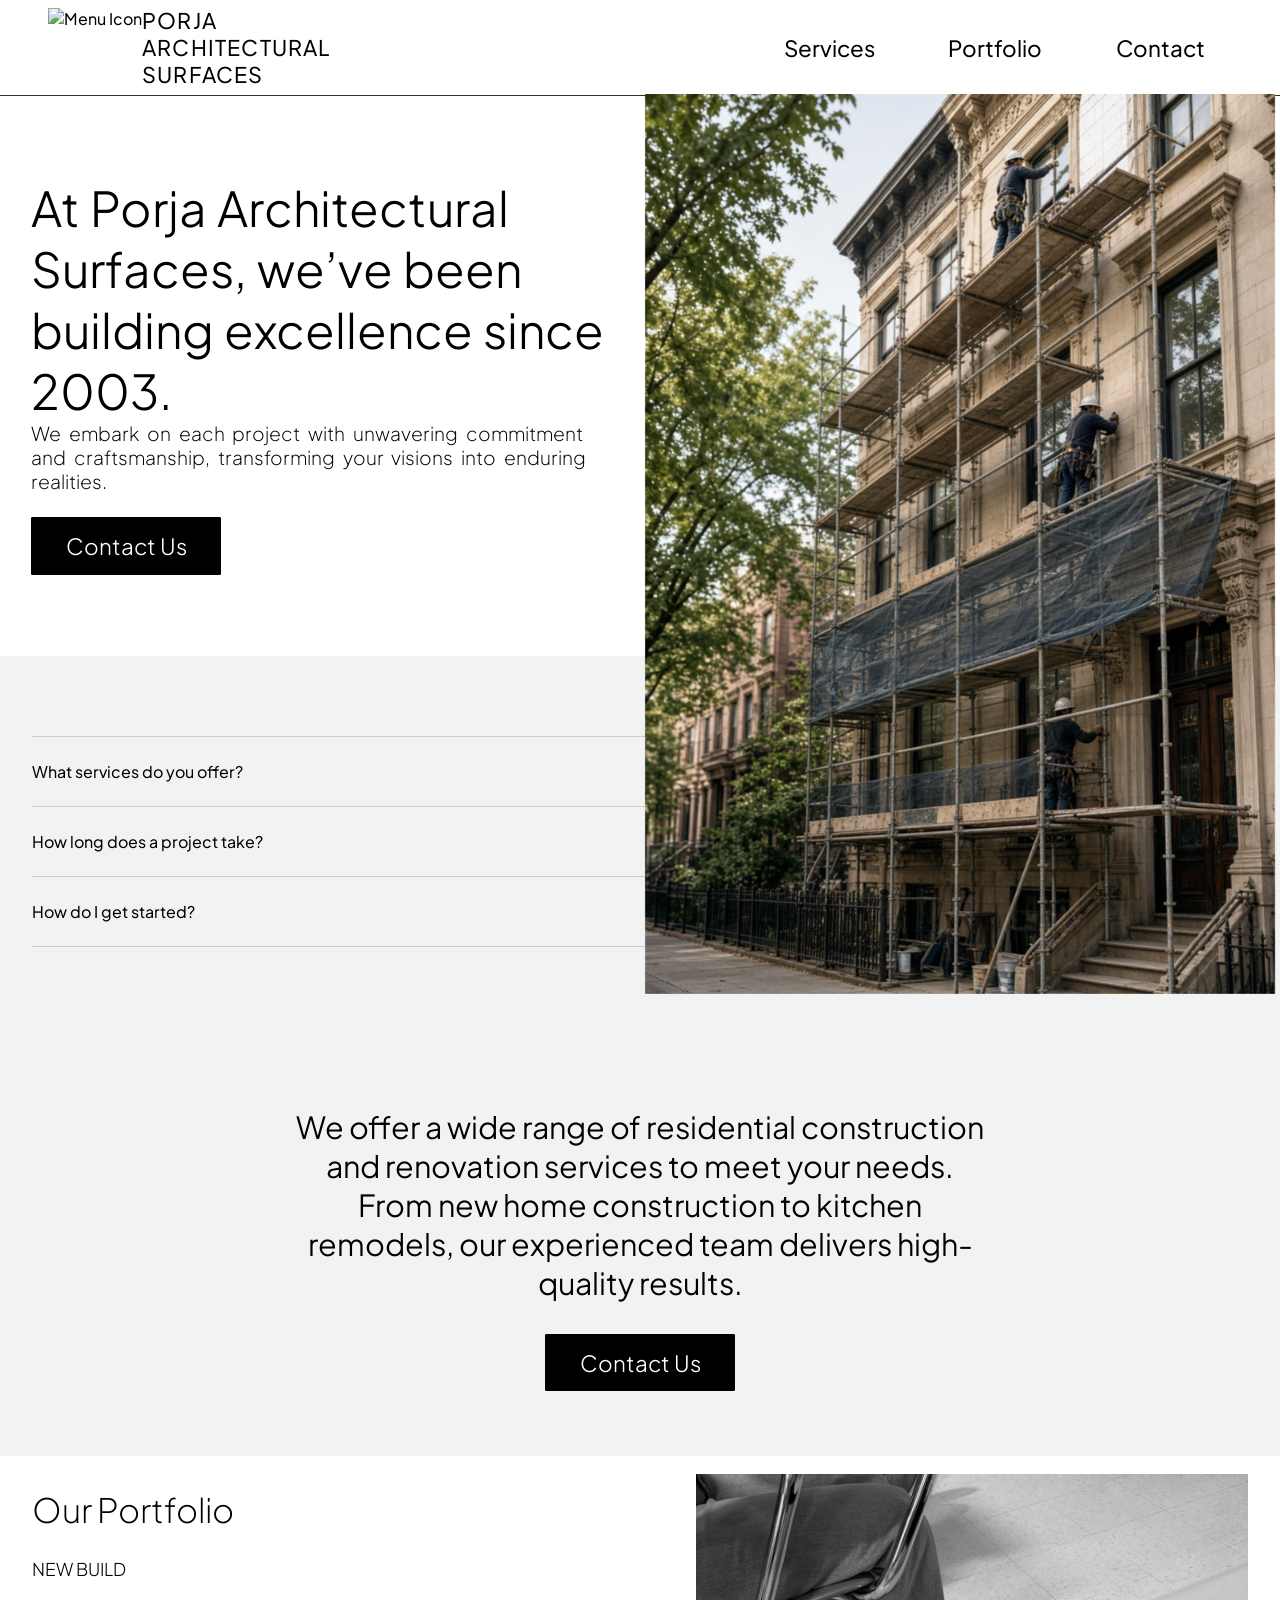
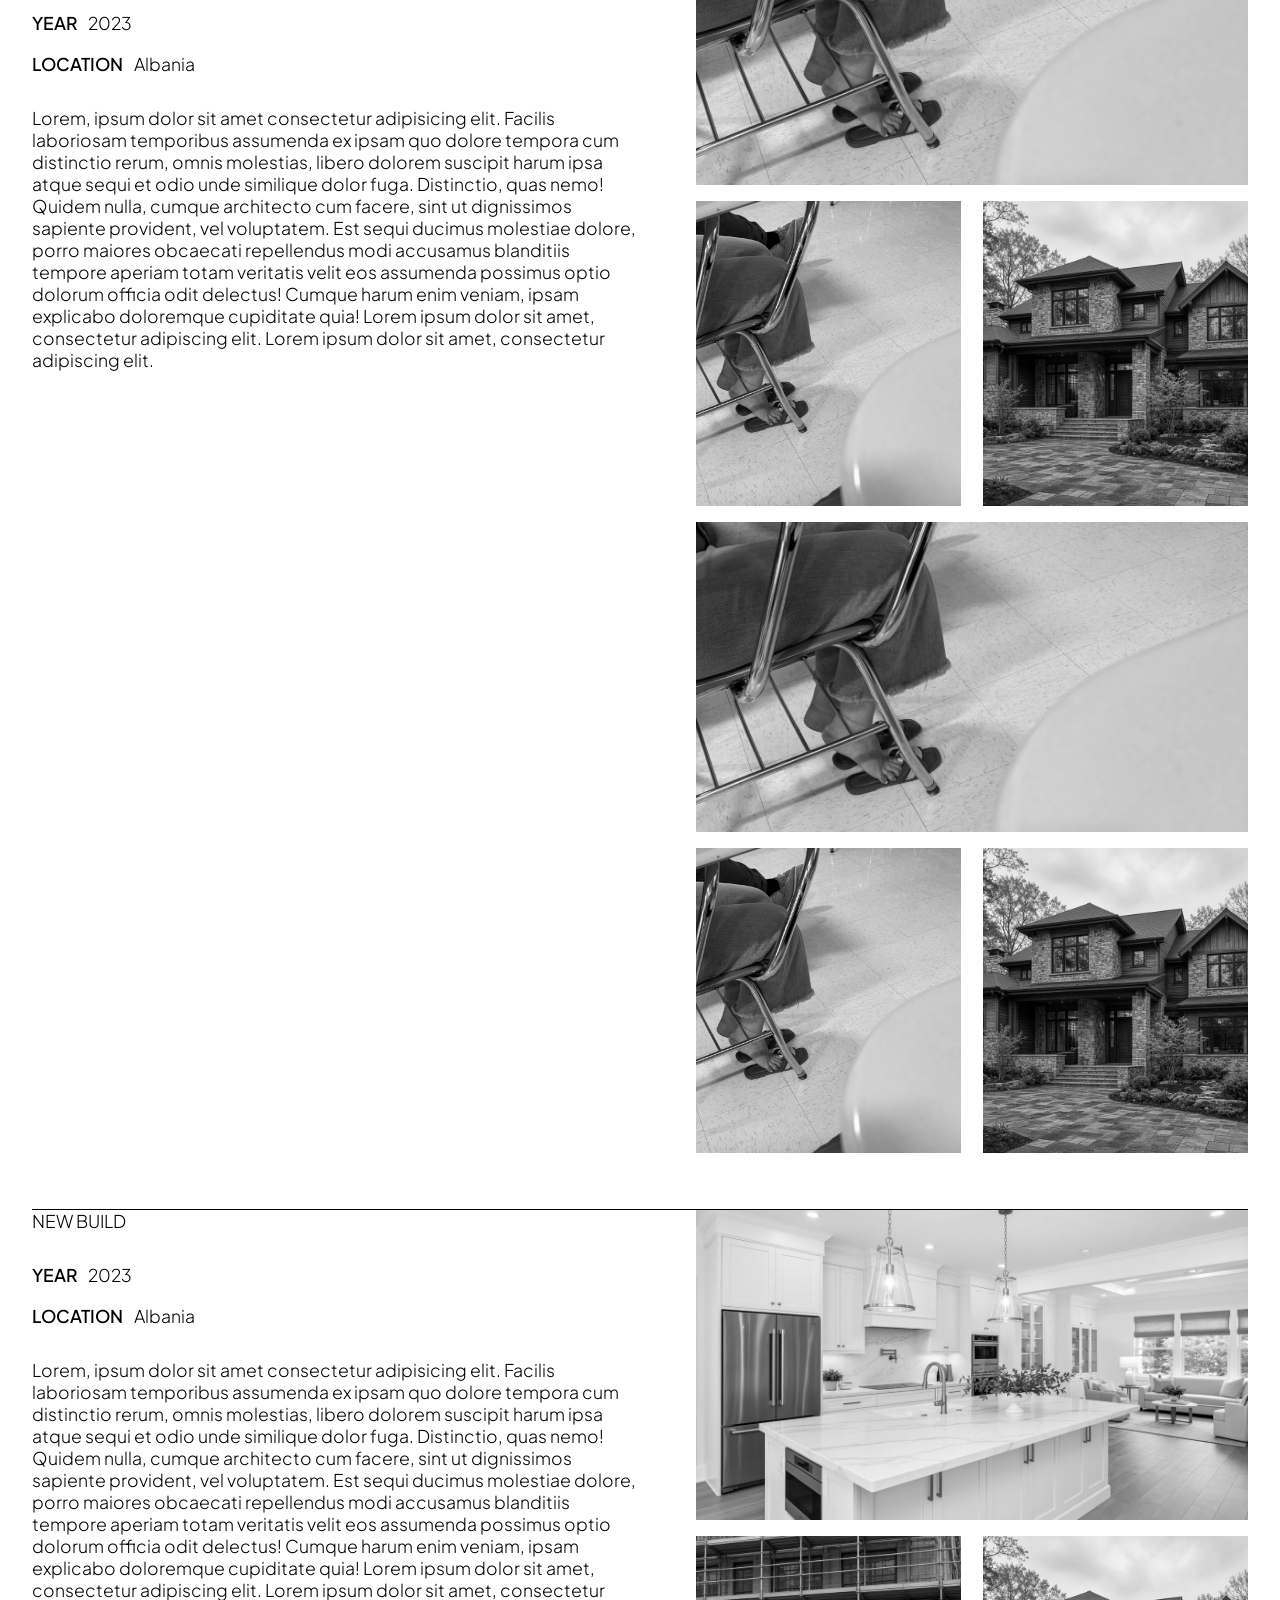
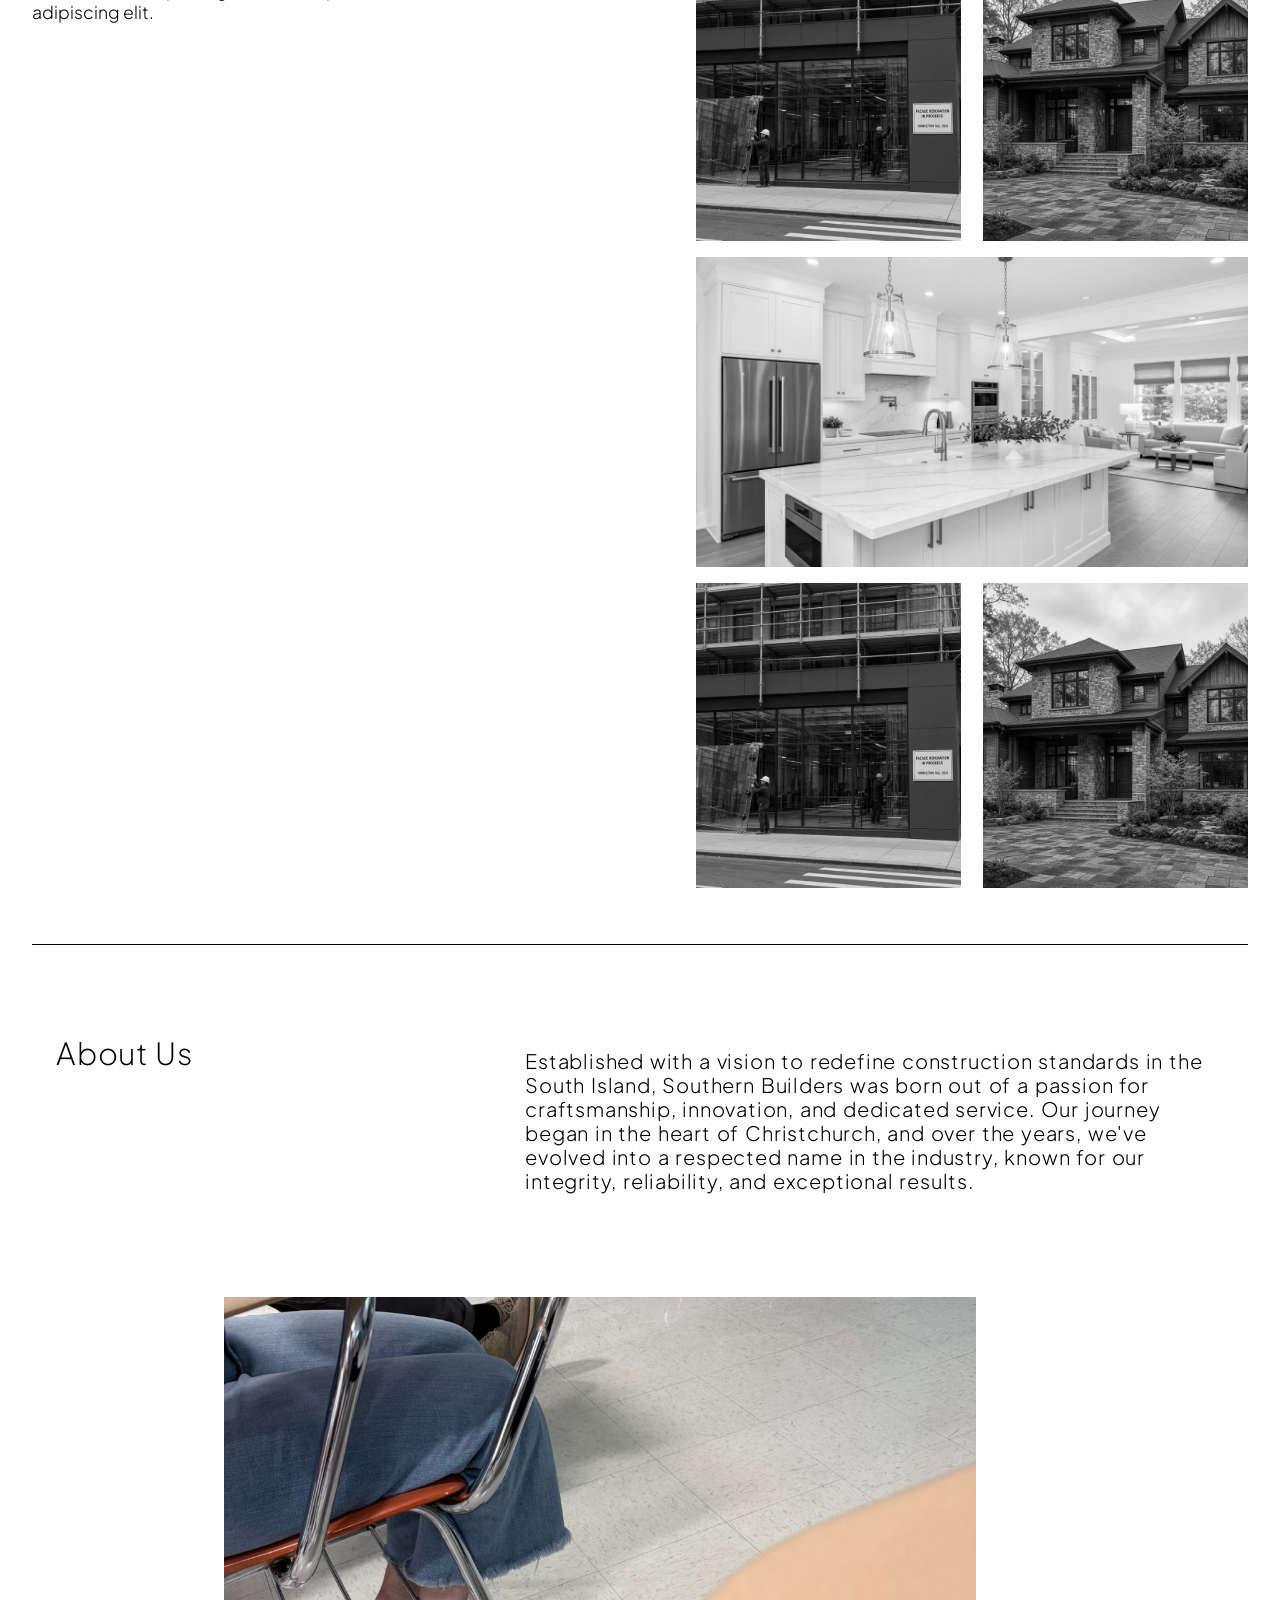
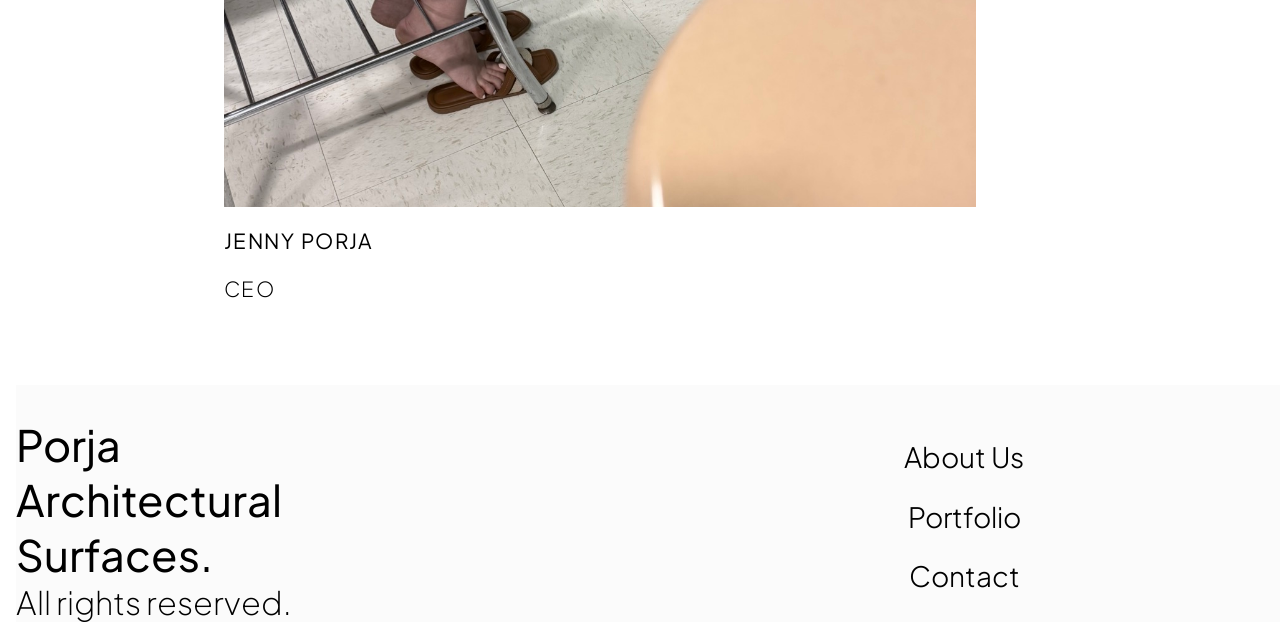
==== commit 3d320712: "Computer footer" ====
--- a/index.html
+++ b/index.html
@@ -145,5 +145,15 @@
       </div>
 
     </section>
+    <section class="footer">
+      <div class="footer-container">
+        <h2>Porja <br> Architectural <br> Surfaces.</h2> 
+        <p>All rights reserved.</p>
+      </div>
+      <div class="footer-buttons">
+        <a href="#services" class="footer-button"><p>About Us</p></a>
+        <a href="#portfolio" class="footer-button"><p>Portfolio</p></a>
+        <a href="#contact" class="footer-button"><p>Contact</p></a>
+      </div>
 </body>
 </html>
--- a/styles.css
+++ b/styles.css
@@ -545,7 +545,7 @@
 }
 
 .contact-photos {
-    width: 73%;
+    width: 65%;
     display: flex;
     justify-content: space-between;
     margin: 6.5rem auto 0;
@@ -553,7 +553,7 @@
 
 .contact-photos img{ 
     width: 100%;
-    aspect-ratio: 1 / 1;
+    aspect-ratio: 2.95 / 2;
     object-fit: cover;
     margin-bottom:1rem;
 }
@@ -598,10 +598,55 @@
     margin-left: 5rem;
 }
 
+.co-owner {
+    display: none;
+}
+
 .center-photos {
     display: flex;
 }
 
+.footer {
+    margin-top : 5rem;
+    background-color: #fbfbfb;
+    margin-left: 1rem;
+    display: flex;
+    justify-content: space-between;
+    padding-top: 2rem;
+}
+
+.footer-container {
+    width: 50%;
+}
+
+.footer-container h2 {
+    font-size: 2.7rem;
+}
+
+.footer-container p{ 
+    font-size: 2rem;
+    font-weight: 225;
+}
+
+.footer-buttons {
+    display: flex;
+    flex-direction: column;
+    width: 50%;
+}
+
+.footer-button {
+    text-decoration: none;
+    color: black;
+    font-size: 1.75rem;
+    margin: 0 auto;
+    margin-top: 1.15rem;
+
+}
+
+.footer-button p {
+    padding: 0.20rem 0;
+    font-weight: 325;
+}
 
 
 
@@ -725,13 +770,58 @@
         margin-top: -9rem;
     }
 
+    .contact-container {
+        display:flex;
+        flex-direction: column;
+            text-align: center;
+            width: 100%;
+    }
+
+    .contact-container h2 {
+        margin: 0 auto;
+    }
+
+    .contact-container p {
+        width: 79%;
+        margin: 0 auto;
+        padding-top: 1.27rem;
+        font-size: 1.45rem;
+    }
+
+    .center-photos {
+        display: flex;
+        flex-direction: column;
+       
+    }   
+    .owner {
+        width: 100%;
+        margin: 0 auto;
+        display: block;
+    }
+
+     .co-owner {
+        width: 100%;
+        margin: 0 auto;
+        display: block;
+    }
+
+    .co-owner {
+        display: none;
+    }
+
+
     .ps1-showcase img{
         filter: grayscale(0%);}
 
     .ps2-showcase img{
-        filter: grayscale(0%);
-}
-
+        filter: grayscale(0%);}
+    .contact-photos {
+        width: 87%;
+    }
+
+}
+
+//--MOBILE--^^
 
 
   
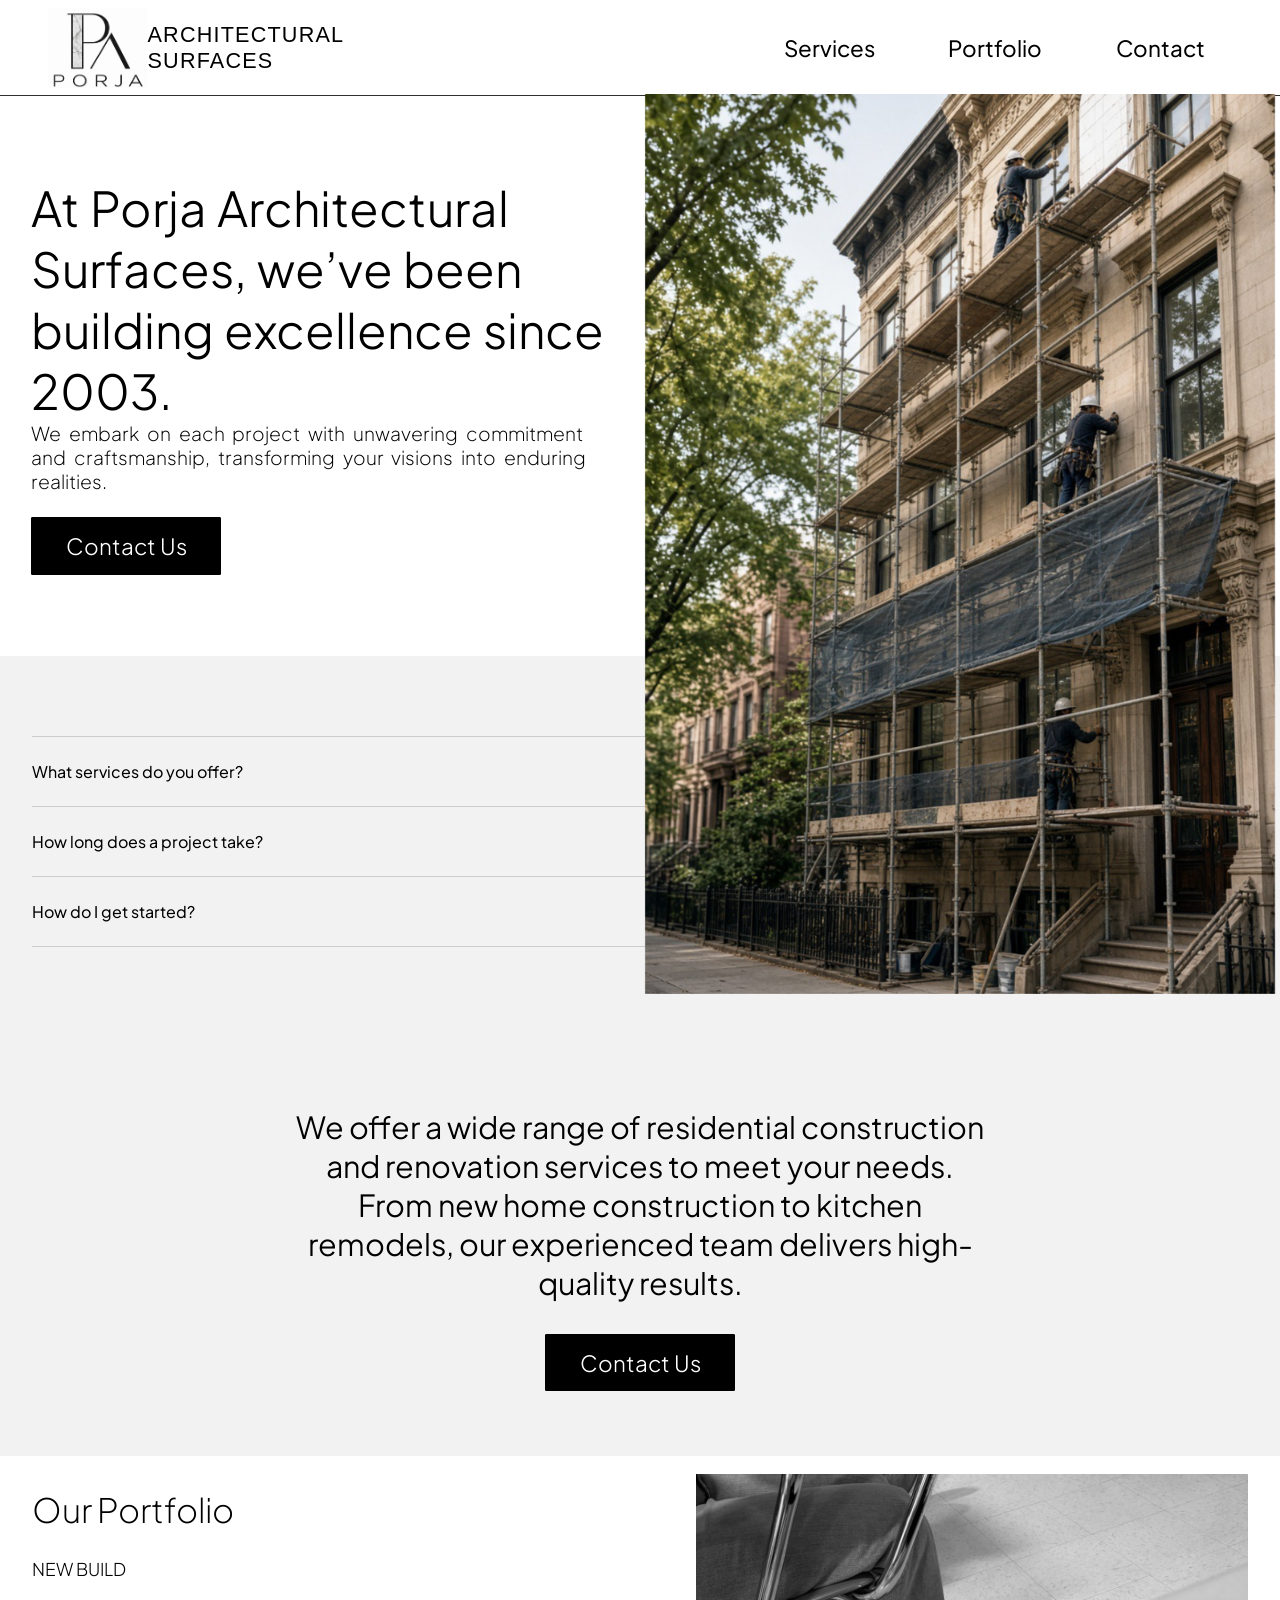
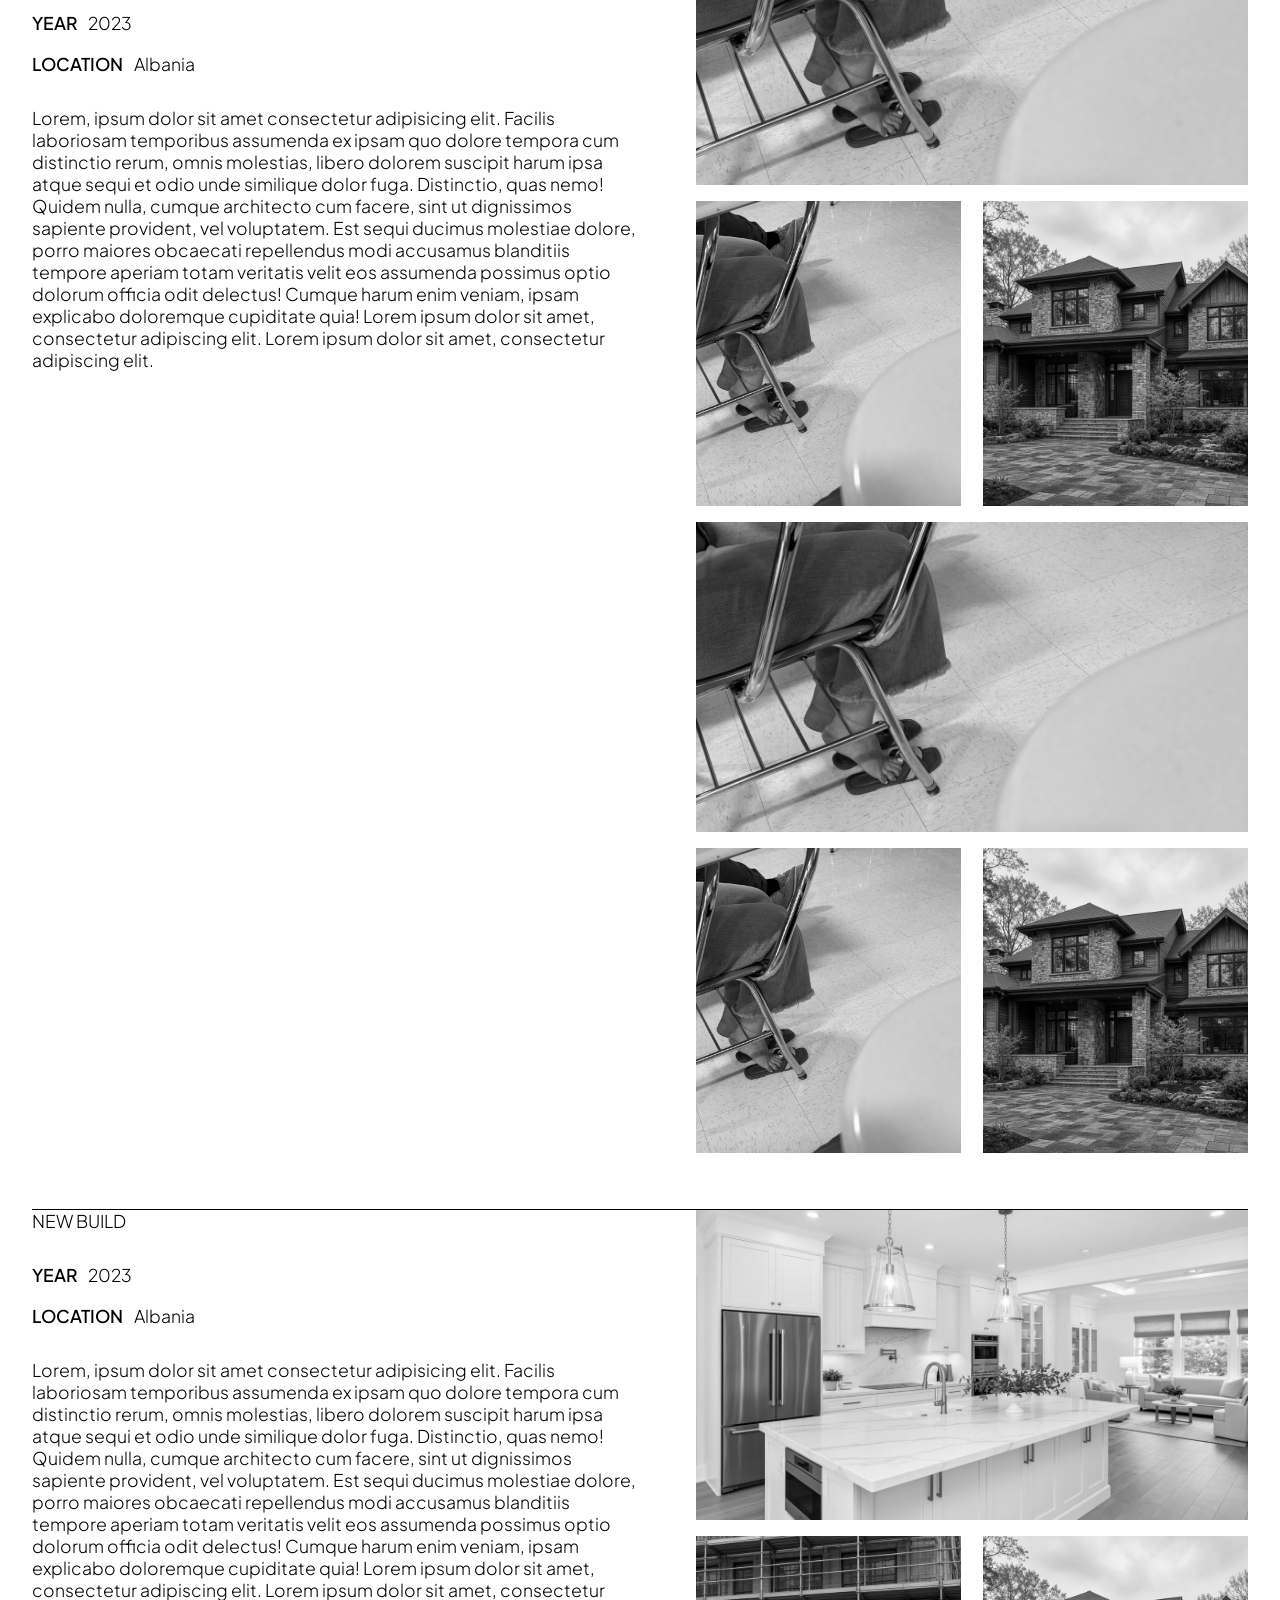
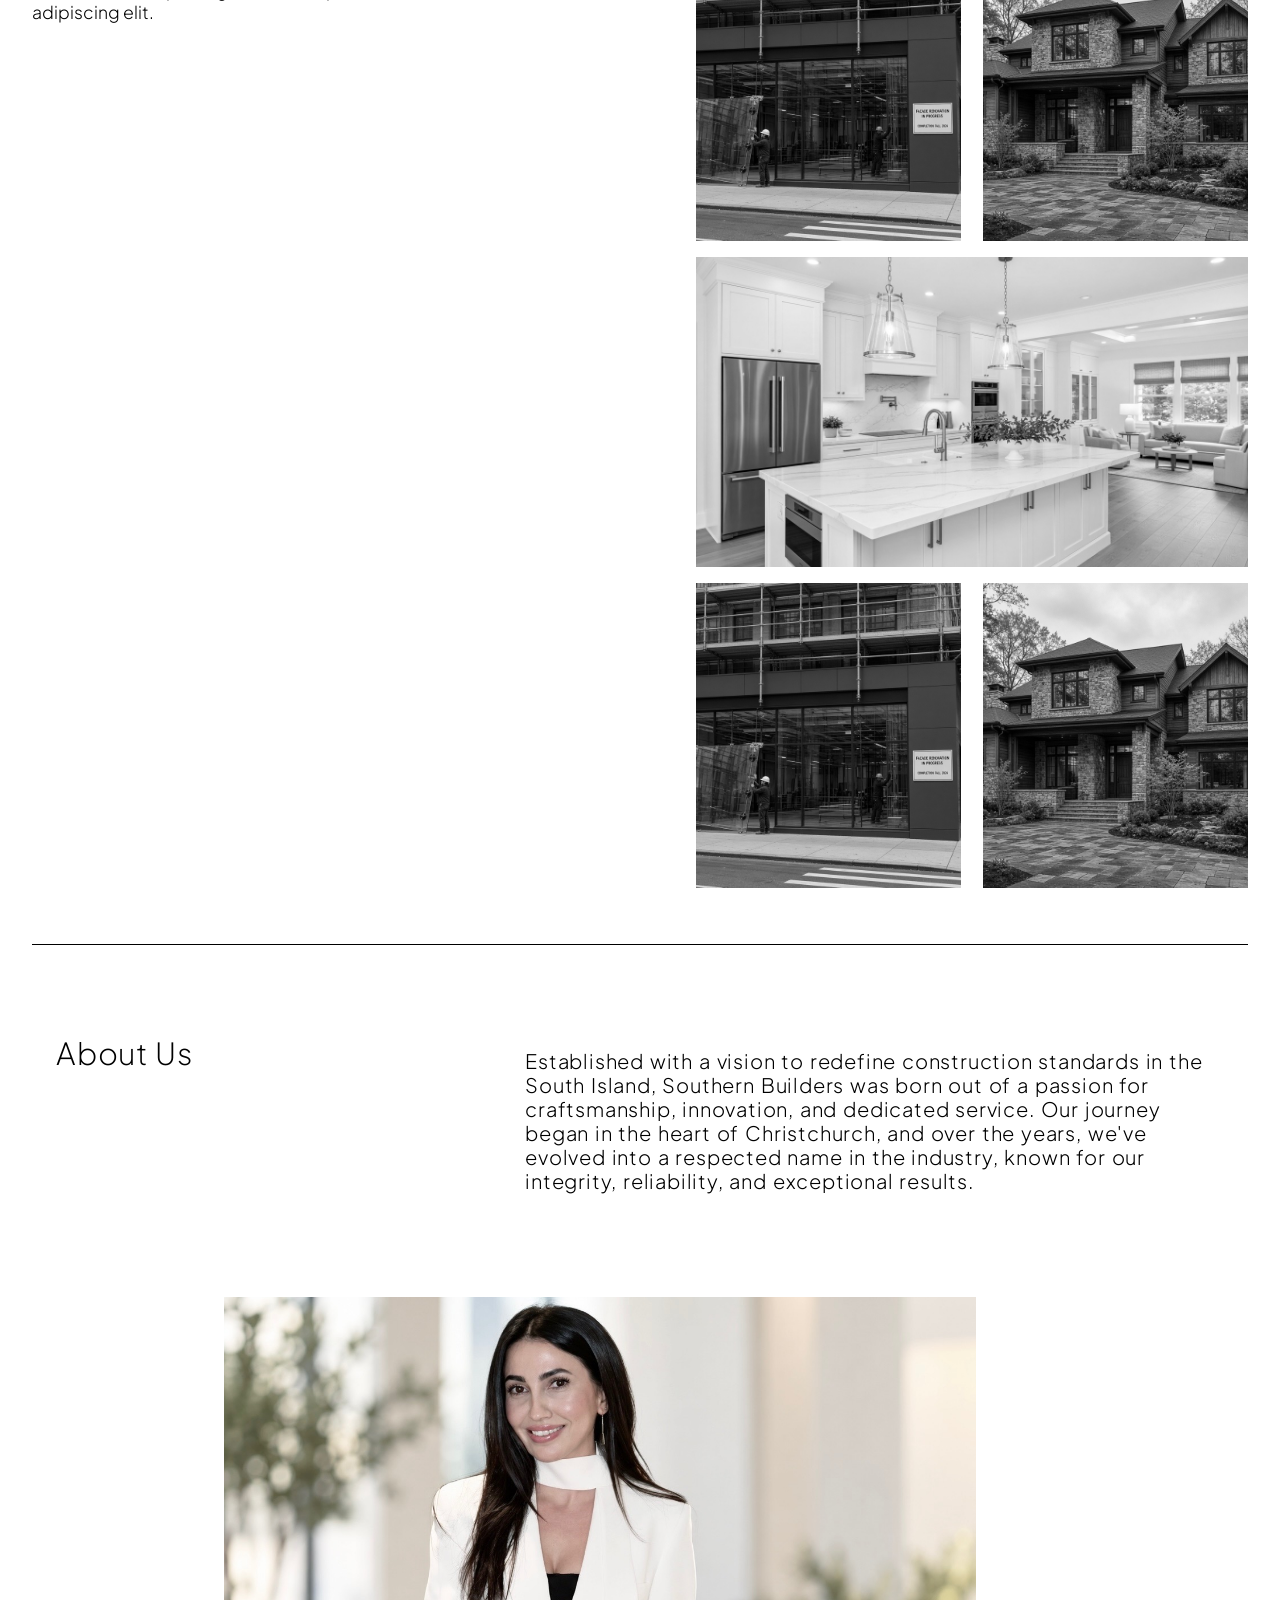
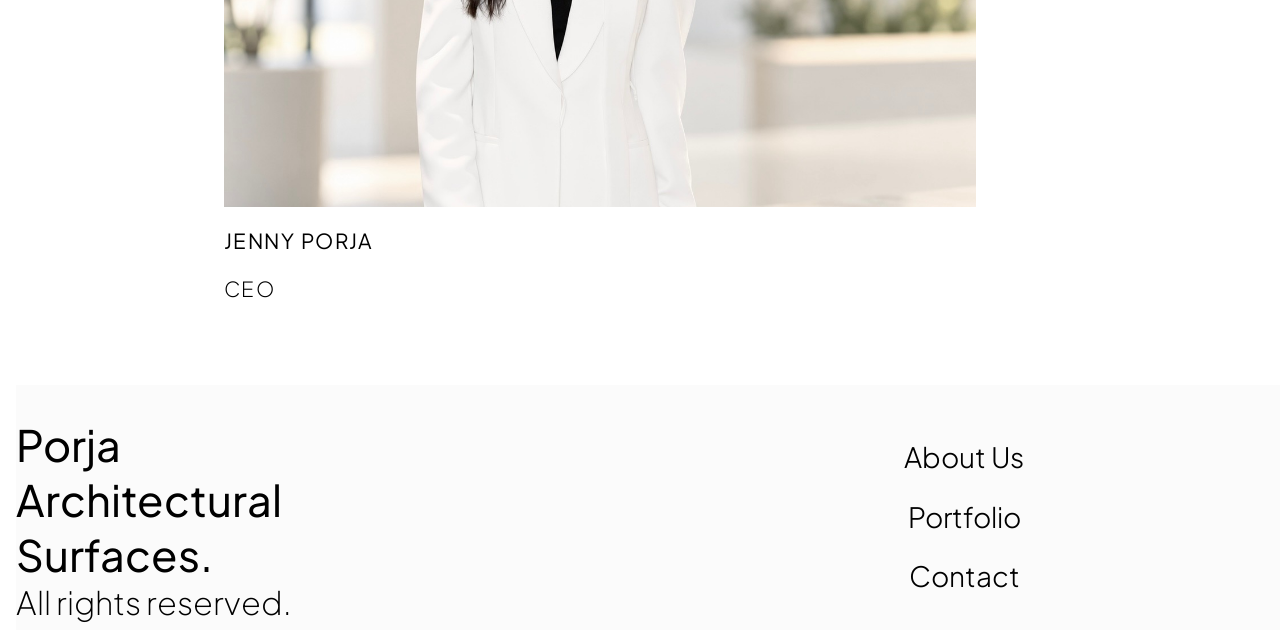
==== commit b33f0d27: "Photo fix" ====
--- a/index.html
+++ b/index.html
@@ -11,9 +11,9 @@
     <section class="navigation">
         <nav>
             <div class="porja-logo"> 
-            <img class="logo-icon" src="./assets-construction/porja-logo.jpg" alt="Menu Icon">
+            <img class="logo-icon" src="./assets-construction/LOGO.PNG" alt="Menu Icon">
             <div class="logo">
-                <p>PORJA</p><p>ARCHITECTURAL</p><p>SURFACES</p></div>
+                <p>ARCHITECTURAL</p><p>SURFACES</p></div>
                 </div>
             <div class="menu">
                 <a href="#services" class="menu-button">Services</a>
@@ -132,7 +132,7 @@
       <div class="contact-photos"> 
         <Div class="center-photos">
         <div class="owner">
-          <img src="./assets-construction/IMG5.PNG" alt="Owner Photo">
+          <img src="./assets-construction/Owner.jpeg" alt="Owner Photo">
           <p class="owner-name">JENNY PORJA</p>  <br>
           <p class="owner-title">CEO</p>
         </div>
@@ -148,7 +148,7 @@
     <section class="footer">
       <div class="footer-container">
         <h2>Porja <br> Architectural <br> Surfaces.</h2> 
-        <p>All rights reserved.</p>
+        <p class="footer-p">All rights reserved.</p>
       </div>
       <div class="footer-buttons">
         <a href="#services" class="footer-button"><p>About Us</p></a>
--- a/styles.css
+++ b/styles.css
@@ -592,7 +592,10 @@
     letter-spacing: 0.09rem;
 }
 
-
+.logo p{
+    font-weight: 275;
+    font-family: 'Outfit', sans-serif;
+}
 
 .co-owner {
     margin-left: 5rem;
@@ -613,6 +616,7 @@
     display: flex;
     justify-content: space-between;
     padding-top: 2rem;
+    padding-bottom: .5rem;
 }
 
 .footer-container {
@@ -705,6 +709,18 @@
 }
 
 
+ .contact-photos img{
+    aspect-ratio: 1 / 1;
+    padding: .43rem;
+ }
+ 
+ .contact-photos p{
+    margin-left: .35rem;
+ }
+
+ .porja-logo {
+    padding-left: 1.45rem;
+ }
 
 
     .intro-image img {
@@ -819,6 +835,33 @@
         width: 87%;
     }
 
+    .footer {
+        display: flex;
+        flex-direction: column;
+        padding-bottom: 1.25rem;
+    }
+
+    .footer-container {
+        width: 100%;  }
+
+    .footer-container h2 {
+        font-size: 2.57rem;
+    }
+
+    .footer-buttons {
+        margin-left: 0;
+        display:flex;
+        flex-direction: row;
+        width: 100%;
+        margin-top : 1.25rem;
+
+    }
+
+    .footer-button {
+        margin-left: 0 ;
+      
+    }
+
 }
 
 //--MOBILE--^^
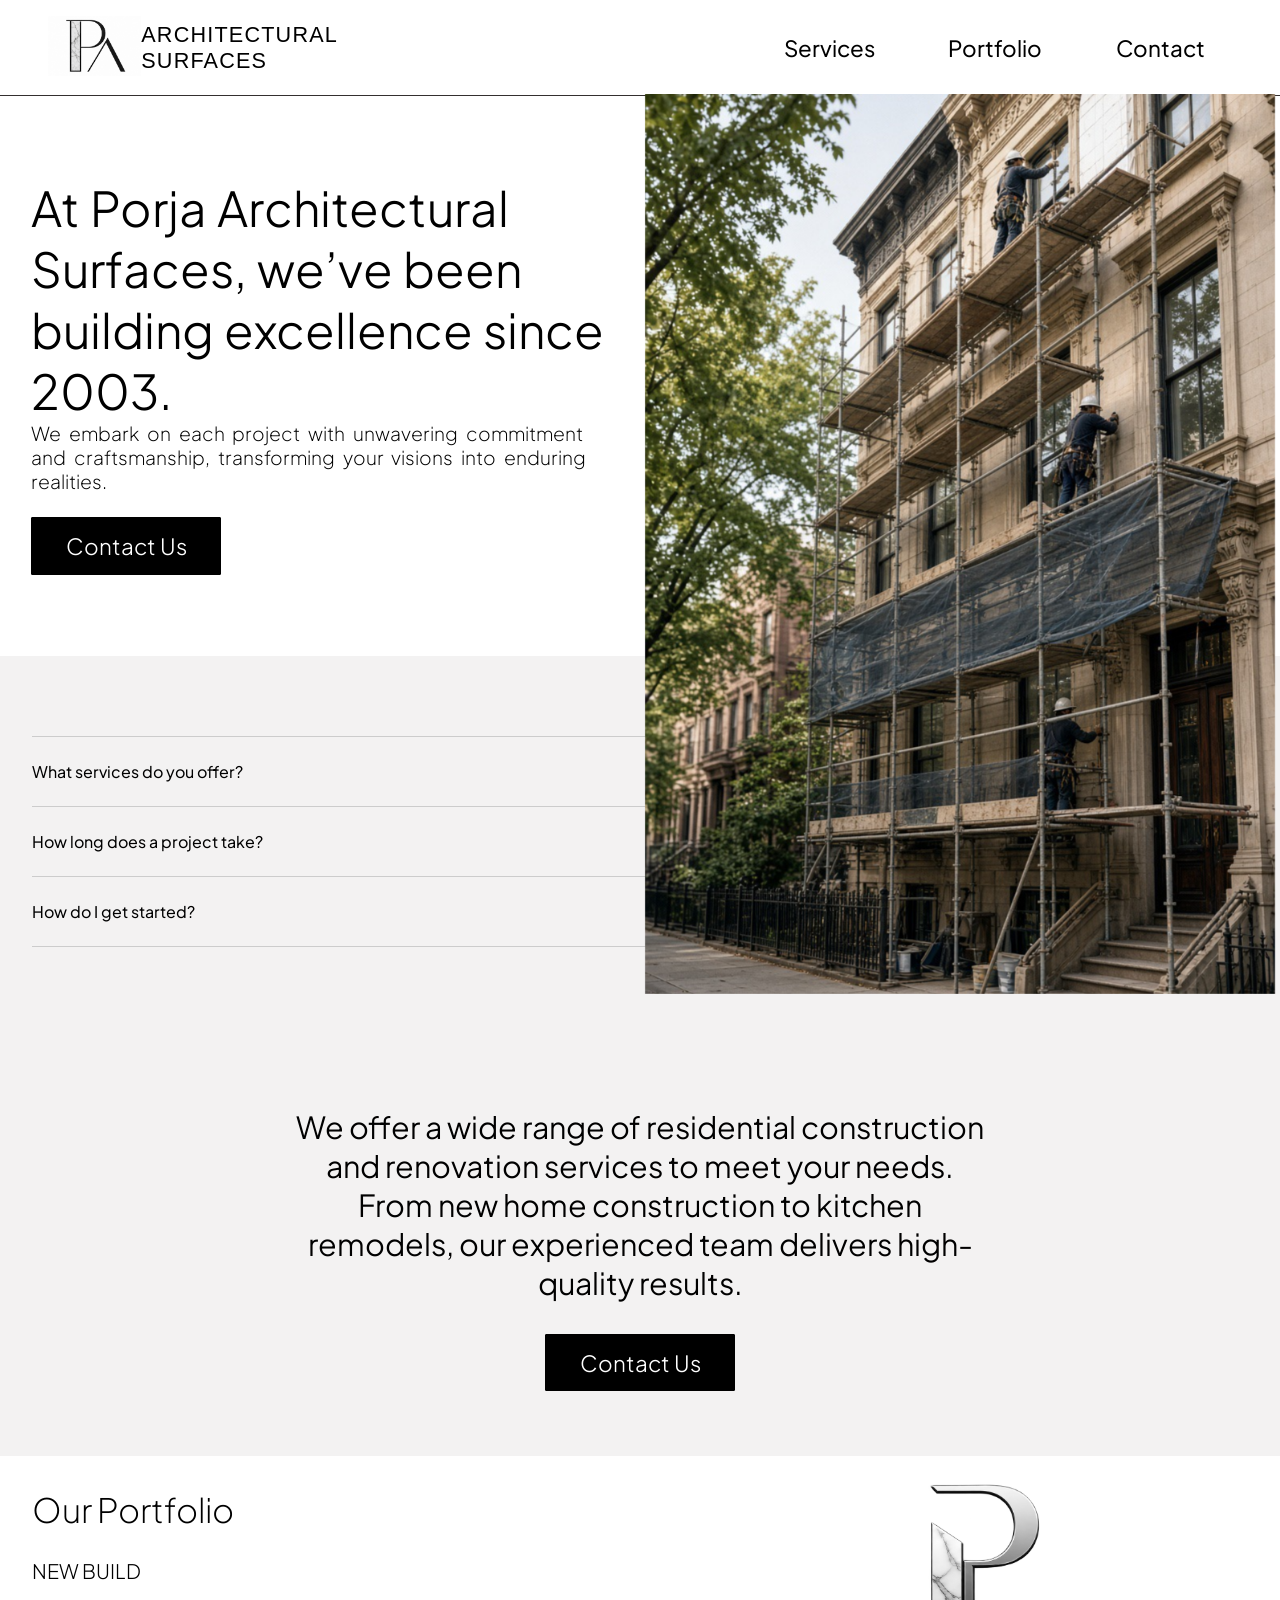
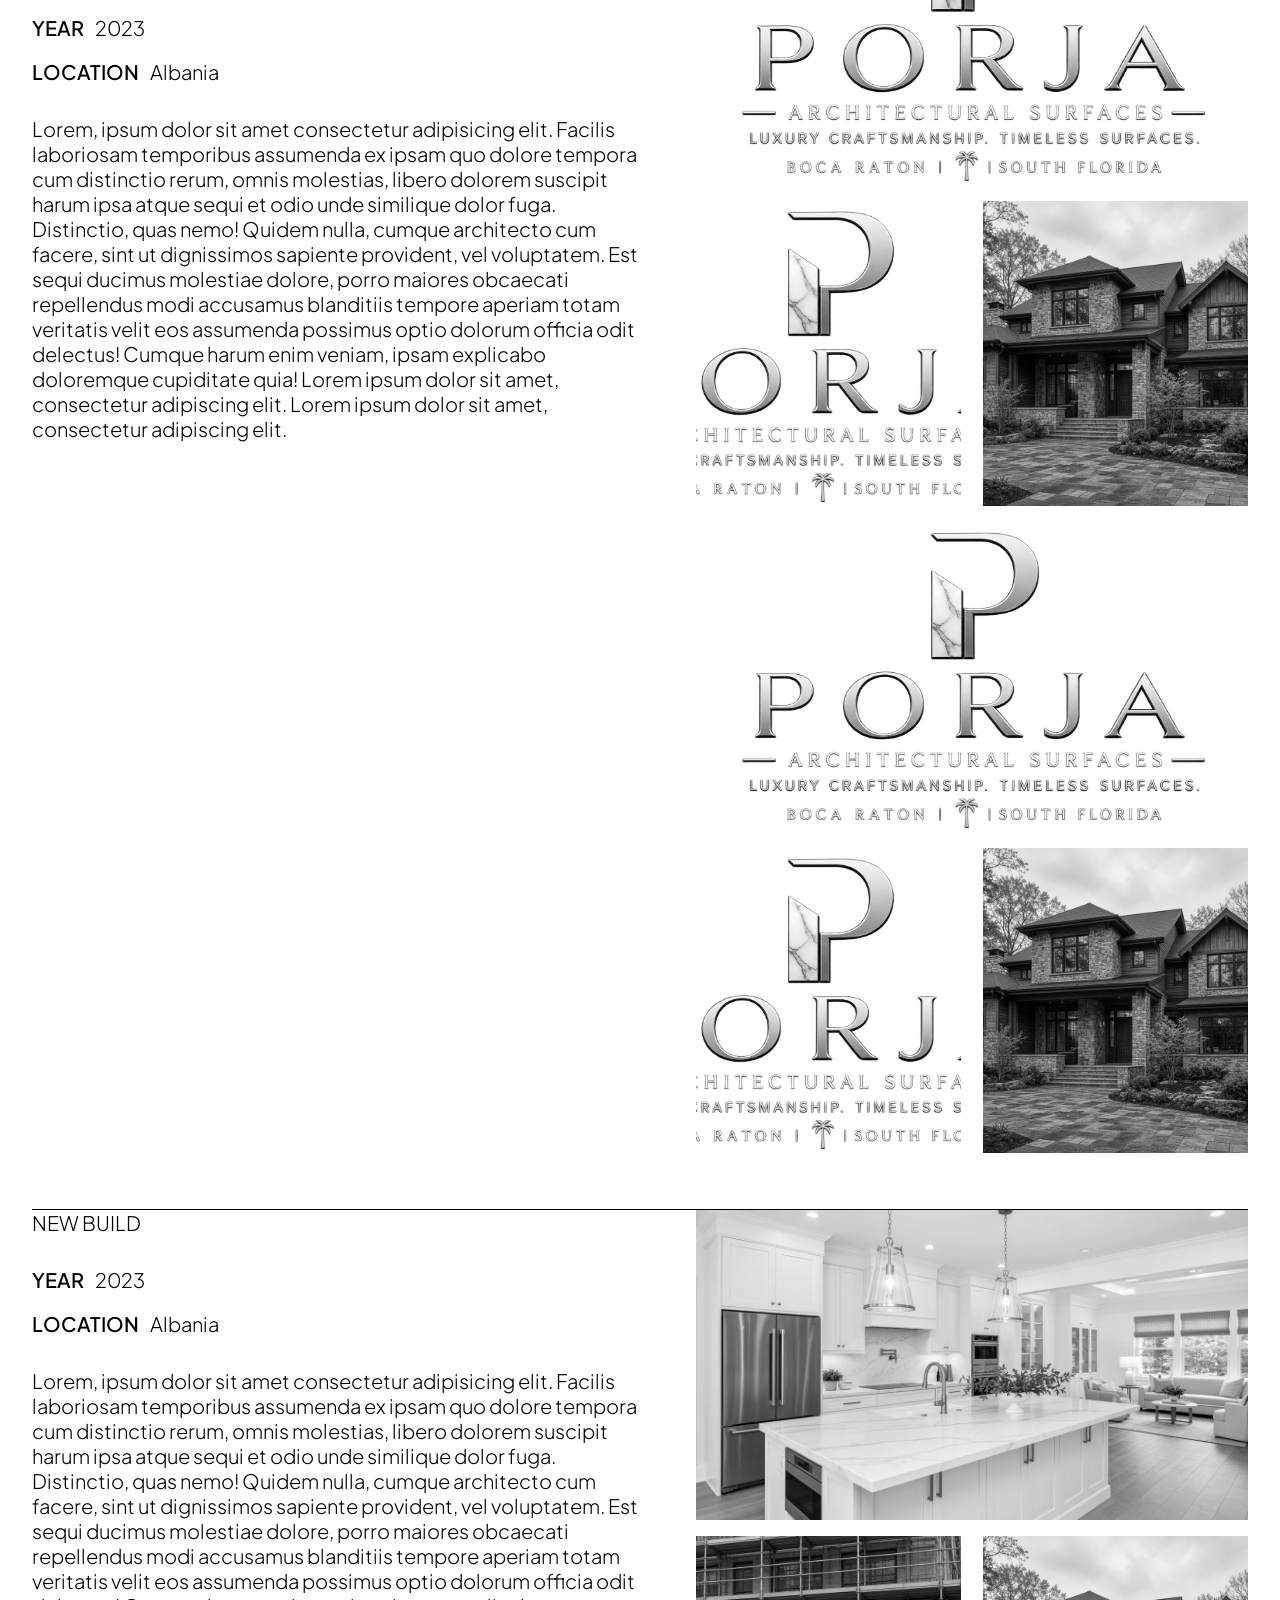
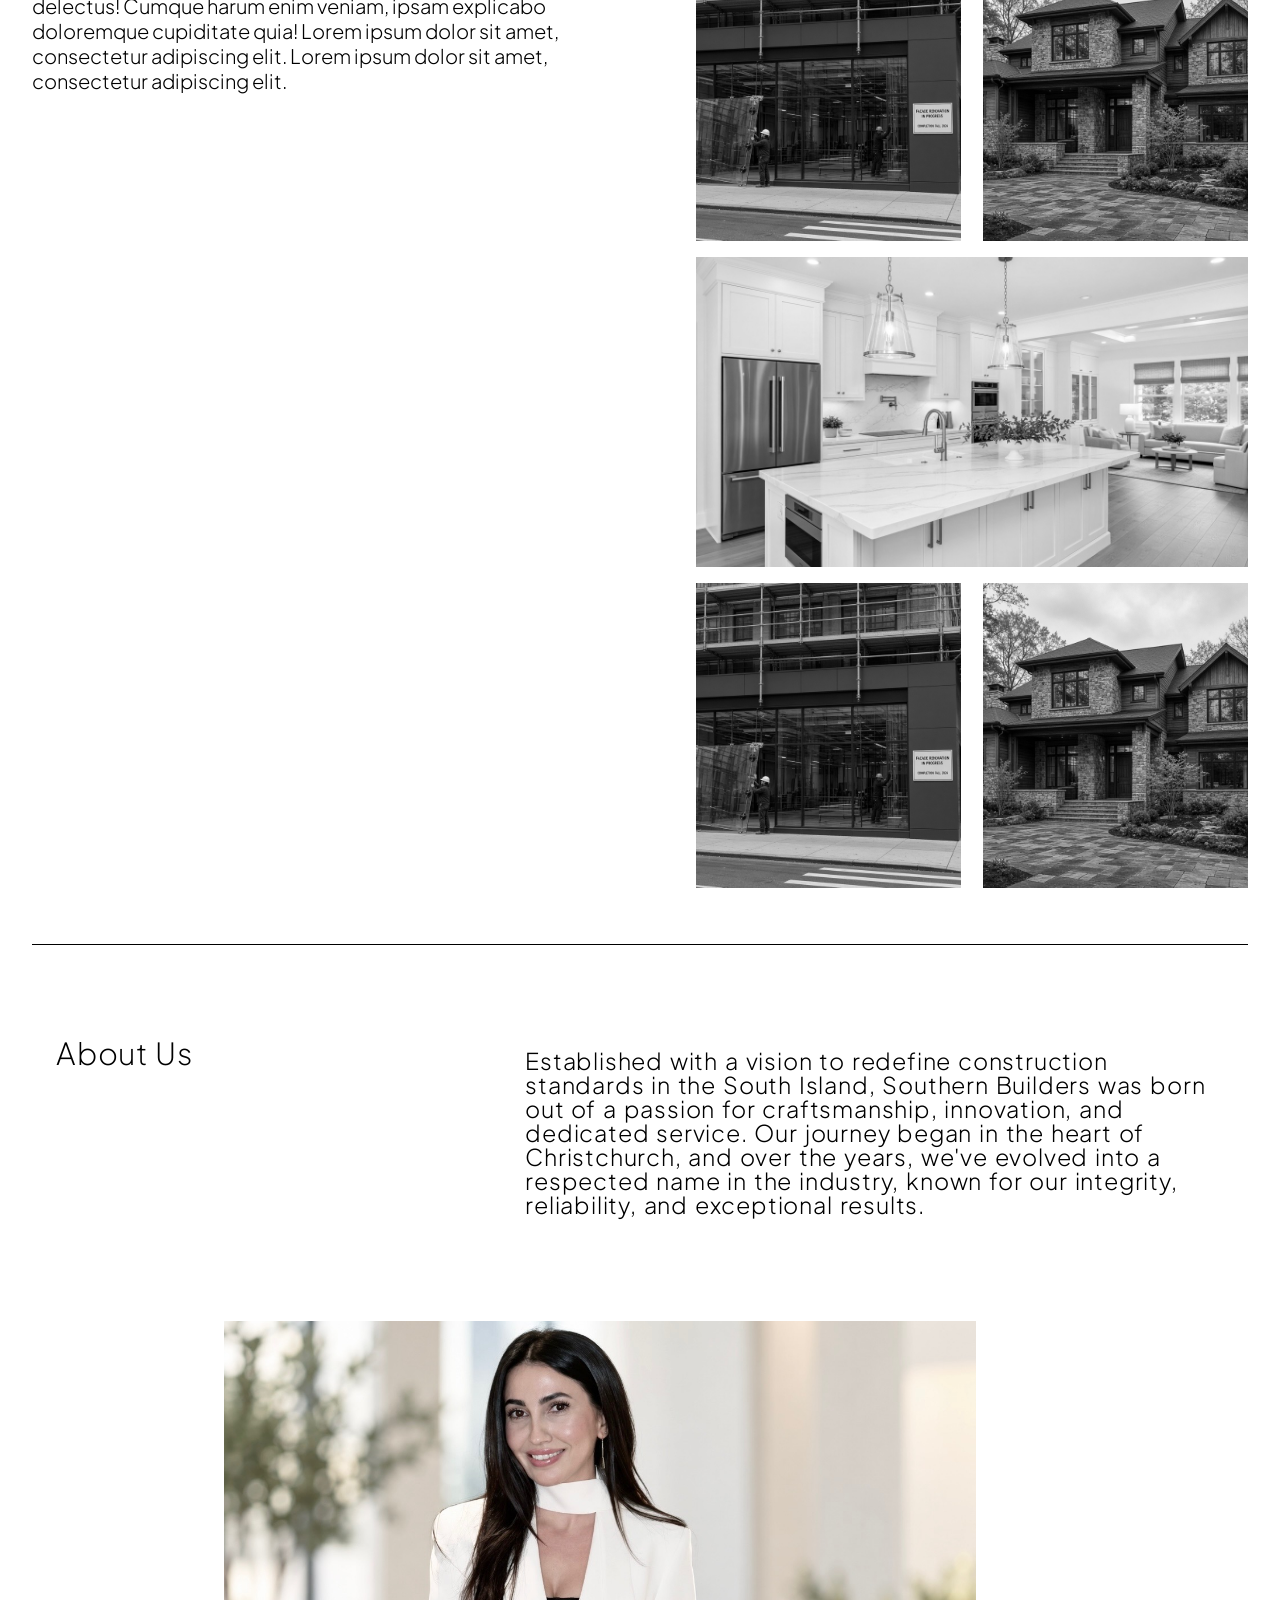
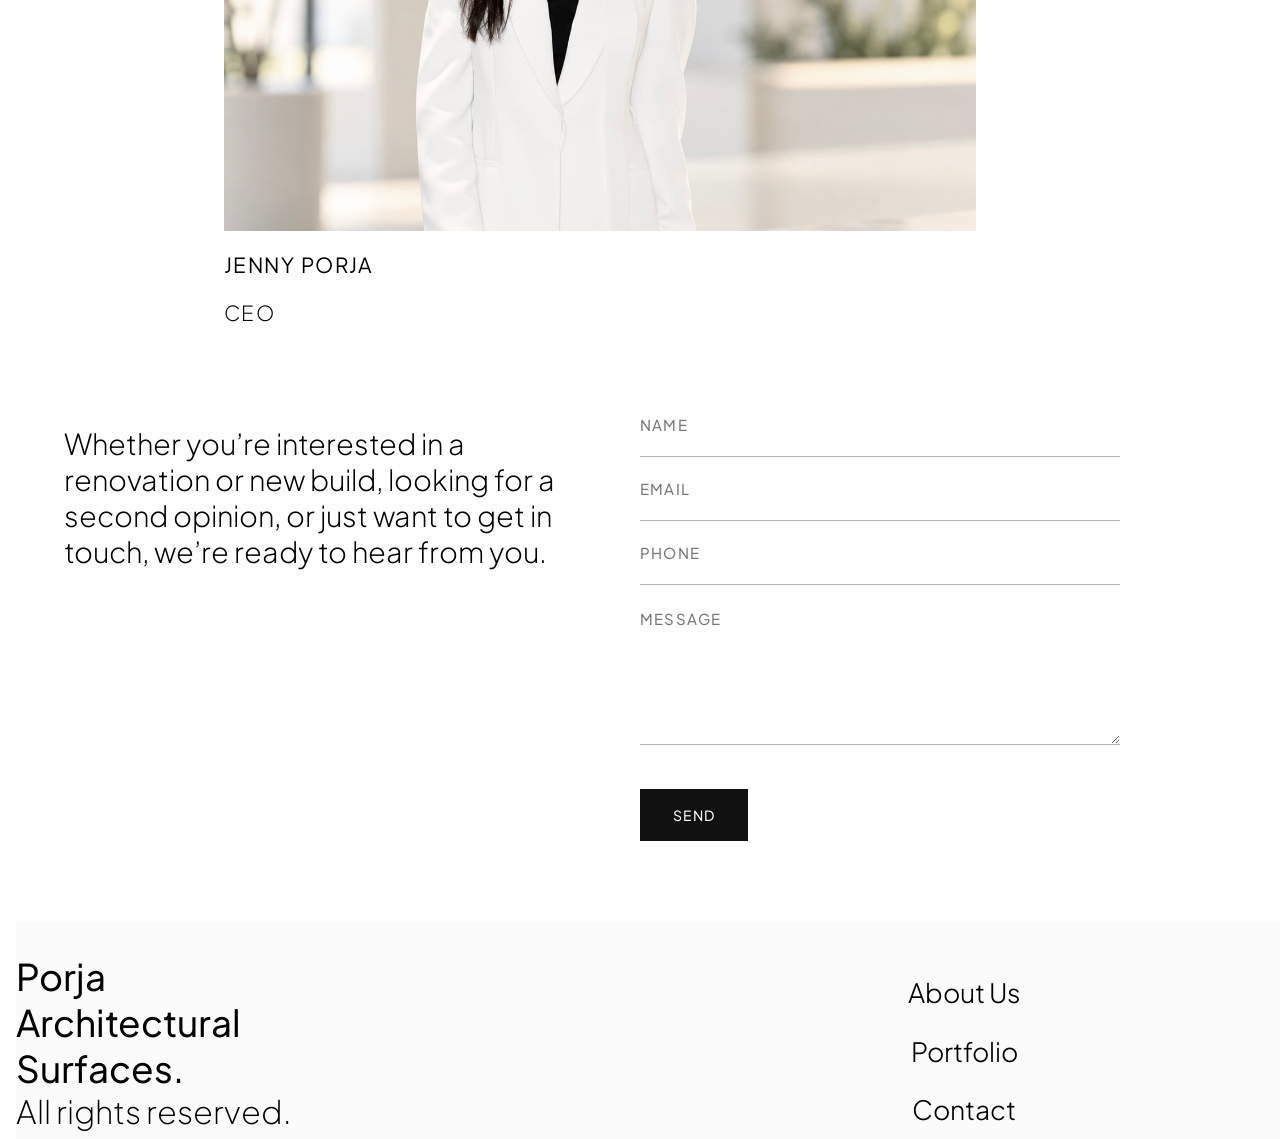
==== commit 51036734: "Form update responsiveness" ====
--- a/index.html
+++ b/index.html
@@ -145,6 +145,30 @@
       </div>
 
     </section>
+
+    <section class="contact-form">
+      <div class="text-section">
+        <h2>
+          Whether you’re interested in a renovation or new build, looking for a second opinion, or just want to get in touch, we’re ready to hear from you.
+        </h2>
+      </div>
+      <div class="form-section">
+      <form action="https://formsubmit.co/ep.tileandstone@gmail.com" method="POST">
+
+    <input type="text" name="name" placeholder="NAME" required> <br>
+
+    <input type="email" name="email" placeholder="EMAIL" required> <br>
+
+    <input type="tel" name="phone" placeholder="PHONE"> <br>
+
+    <textarea name="message" placeholder="MESSAGE" required></textarea> <br>
+
+    <button class="send" type="submit">Send</button>
+  </div>
+    </form>
+    </section>
+
+    </section>
     <section class="footer">
       <div class="footer-container">
         <h2>Porja <br> Architectural <br> Surfaces.</h2> 
--- a/styles.css
+++ b/styles.css
@@ -19,8 +19,11 @@
     letter-spacing: 0.075rem;
 }
 .logo-icon {
-    height: 5rem;
-}
+    height: 4rem;
+    padding-bottom: 0.25rem;
+}
+
+
 .porja-logo {
 display: flex;
 align-items: center;
@@ -291,7 +294,7 @@
 
 .ps1-text p {
     margin-bottom: 1.2rem;
-    font-size: 1.1rem;
+    font-size: 1.25rem;
     font-weight: 300;
 }
 
@@ -302,6 +305,11 @@
 .desc {
     margin-top: 2rem;
 }
+
+.desc{
+ font-size: 1.5rem;}
+
+
 
 .bold {
 font-weight: 550;
@@ -310,7 +318,7 @@
 
 .ps2-text p {
     margin-bottom: 1.2rem;
-    font-size: 1.1rem;
+    font-size: 1.25rem;
     font-weight: 300;
 }
 
@@ -535,7 +543,7 @@
 
 .contact-description {
     width: 60%;
-    font-size: 1.25rem;
+    font-size: 1.45rem;
     font-weight: 300;
     line-height: 1.5rem;
     margin-top: 1rem;
@@ -624,7 +632,7 @@
 }
 
 .footer-container h2 {
-    font-size: 2.7rem;
+    font-size: 2.55rem;
 }
 
 .footer-container p{ 
@@ -641,16 +649,166 @@
 .footer-button {
     text-decoration: none;
     color: black;
-    font-size: 1.75rem;
     margin: 0 auto;
     margin-top: 1.15rem;
 
+}
+
+.footer-container h2 {
+    font-size: 2.3rem;
 }
 
 .footer-button p {
     padding: 0.20rem 0;
     font-weight: 325;
-}
+    font-size: 1.66rem;
+}
+
+.contact-form {
+    width: 100%;
+    display: flex;
+    justify-content: space-between;
+}
+
+.text-section {
+    width: 50%;
+}
+.form-section {
+    width: 50%;
+    align-items: center;
+    margin-top: 4rem;
+}
+
+.text-section h2{
+    width: 80%;
+    margin: 0 auto;
+    font-size: 1.8rem;
+    font-weight: 275;
+    padding-top: 6rem;
+}
+
+//FORM STYLING
+form {
+    width: 100%;
+    max-width: 850px;
+    margin: 0 auto;
+    display: flex;
+    flex-direction: column;
+    gap: 0;
+}
+
+.send {
+    display: block;
+}
+/* Inputs and message */
+
+form input,
+form textarea {
+    width: 75%;
+    box-sizing: border-box;
+
+    padding: 22px 0;
+
+    background: transparent;
+    border: none;
+    border-bottom: 1px solid #b5b5b5;
+
+    outline: none;
+
+    font-family: inherit;
+    font-size: 15px;
+    letter-spacing: 0.08em;
+
+    color: #111;
+
+    transition: border-color 0.3s ease;
+}
+
+/* Placeholder text */
+
+form input::placeholder,
+form textarea::placeholder {
+    color: #777;
+    opacity: 1;
+}
+
+/* When clicking a field */
+
+form input:focus,
+form textarea:focus {
+    border-bottom: 1px solid #111;
+}
+
+/* Message */
+
+form textarea {
+    min-height: 160px;
+    resize: vertical;
+    line-height: 1.6;
+}
+
+/* Remove the <br> spacing */
+
+form br {
+    display: none;
+}
+
+/* Send button */
+
+form button {
+    align-self: flex-start;
+
+    margin-top: 40px;
+
+    padding: 16px 32px;
+
+    background: #111;
+    color: white;
+
+    border: 1px solid #111;
+    border-radius: 0;
+
+    font-family: inherit;
+    font-size: 14px;
+    letter-spacing: 0.08em;
+    text-transform: uppercase;
+
+    cursor: pointer;
+
+    transition: all 0.3s ease;
+}
+
+/* Button hover */
+
+form button:hover {
+    background: transparent;
+    color: #111;
+}
+
+/* Mobile */
+
+@media (max-width: 600px) {
+    form {
+        max-width: 100%;
+    }
+
+    form input,
+    form textarea {
+        font-size: 14px;
+        padding: 19px 0;
+    }
+
+    form textarea {
+        min-height: 130px;
+    }
+
+    form button {
+        width: 100%;
+        margin-top: 30px;
+    }
+}
+
+
 
 
 
@@ -857,9 +1015,41 @@
 
     }
 
+    .contact-form {
+        display: flex;
+        flex-direction: column;
+        width: 100%;
+        justify-content: center;
+    }
+    .text-section {
+        width: 100%;
+    }
+    .form-section {
+        width: 117%;
+        margin: 0 auto;
+        padding-top: 3.4rem;
+        padding-left: 2rem;
+       
+    }
+
+    .send {
+        width: 10rem;
+    }
+    .footer-button p {
+        font-size: 1.485rem;
+    }
+
+    .footer-container h2{
+        font-size: 1.8rem;
+    }
+
+ 
+    .footer-container p  {
+        font-size: 1.7rem;
+    }
     .footer-button {
         margin-left: 0 ;
-      
+        font-size: 1.1rem;
     }
 
 }
